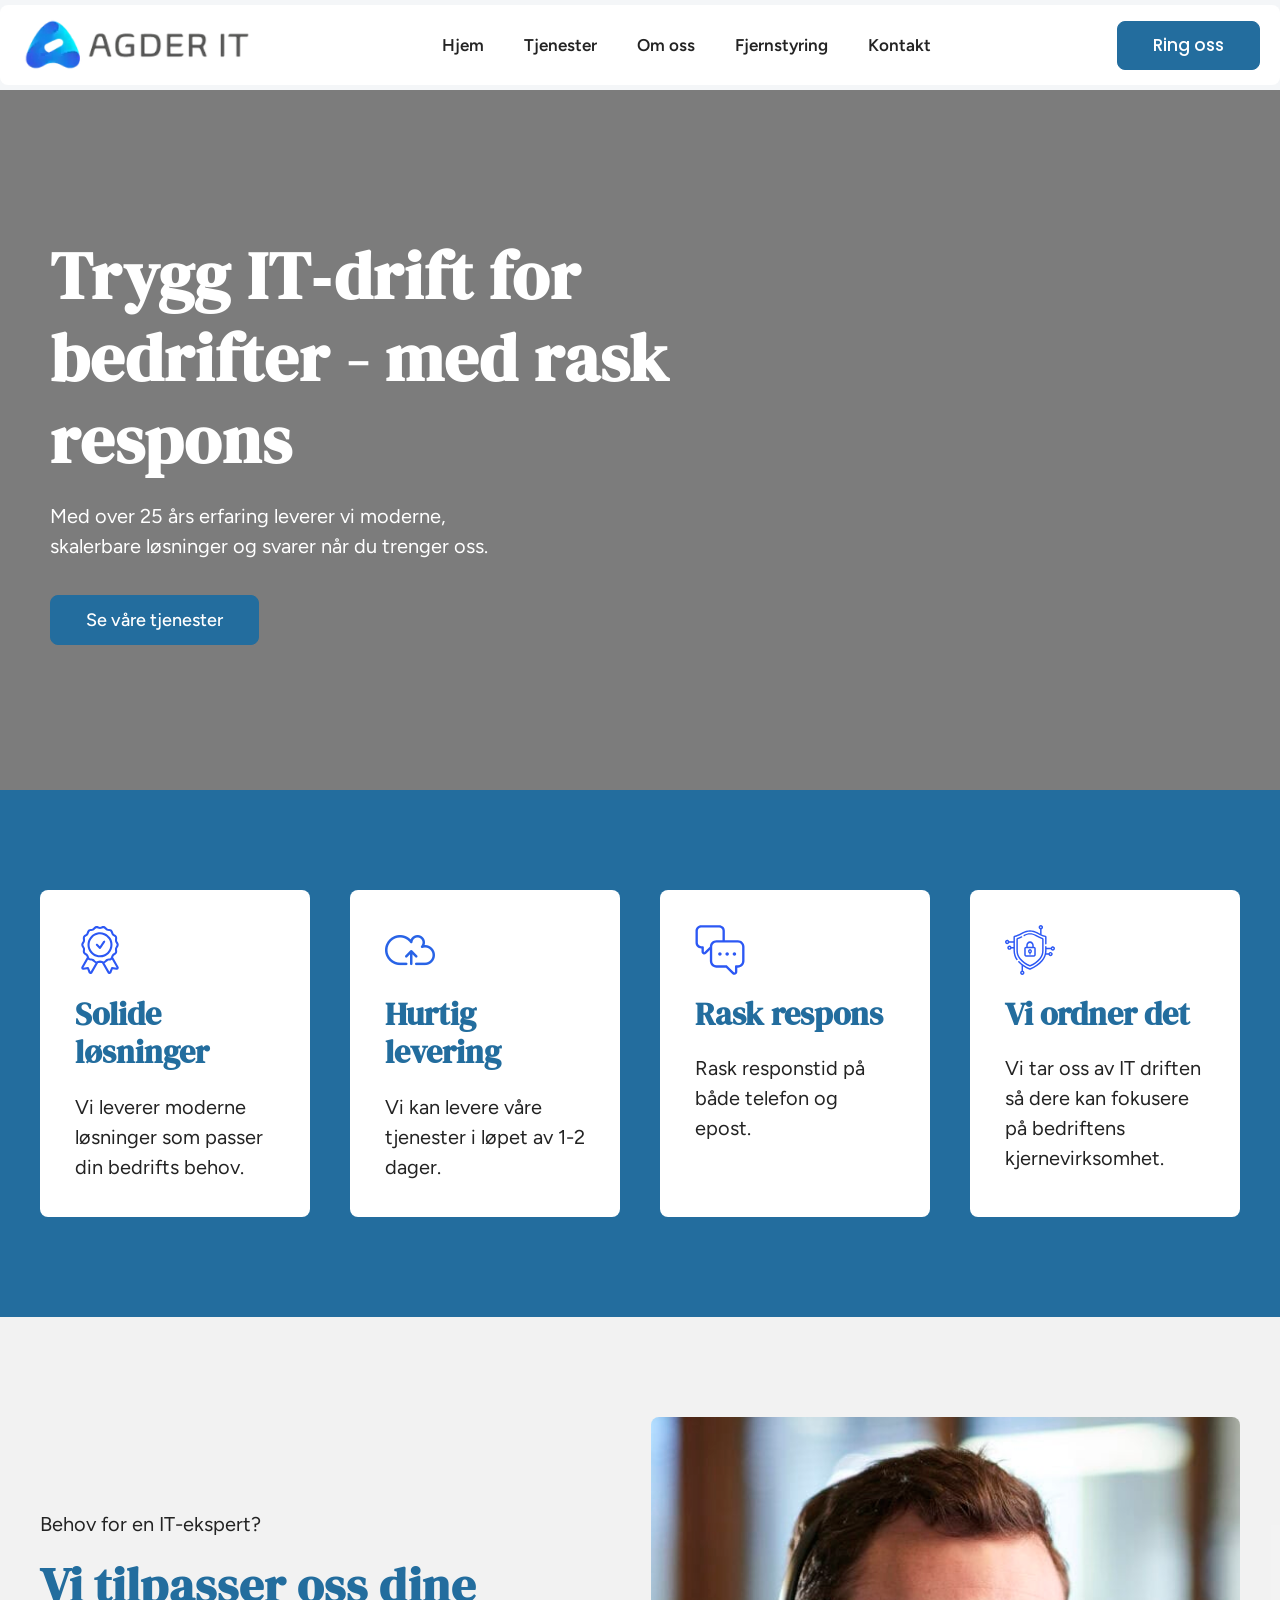
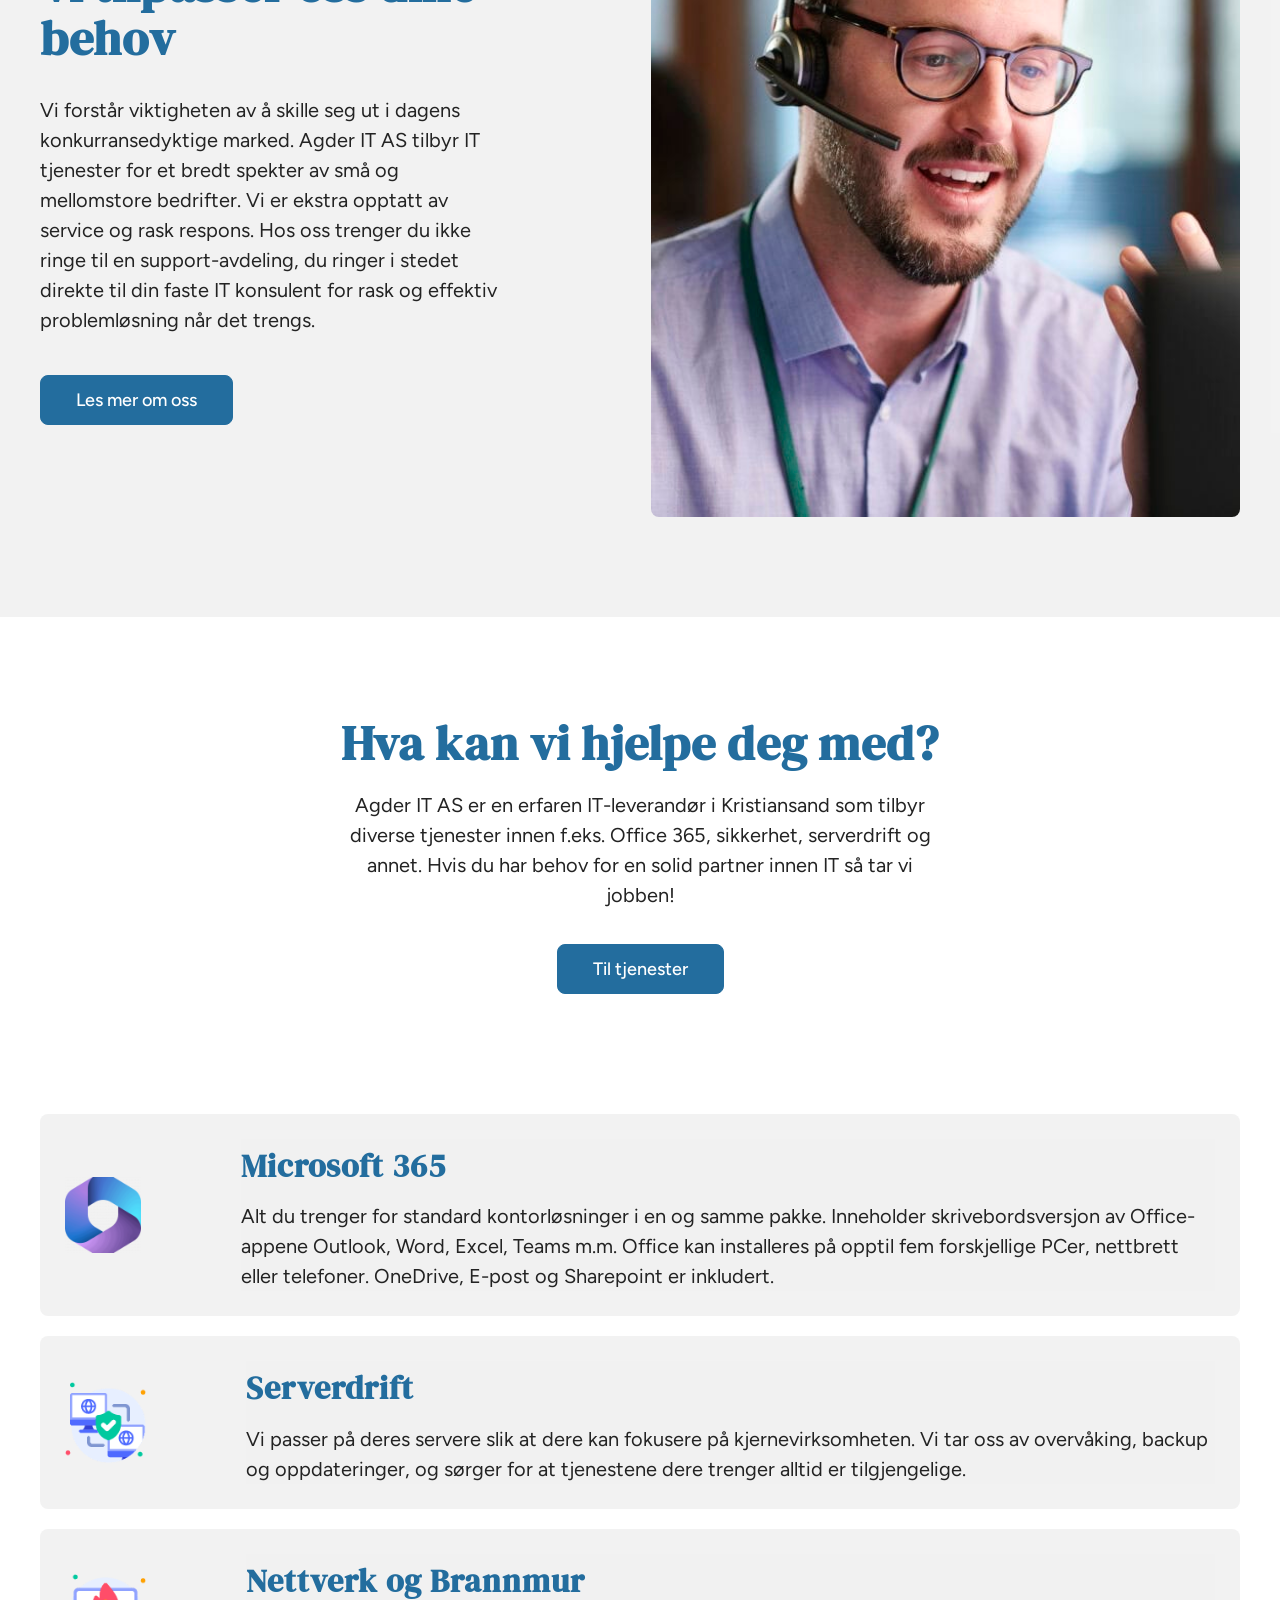
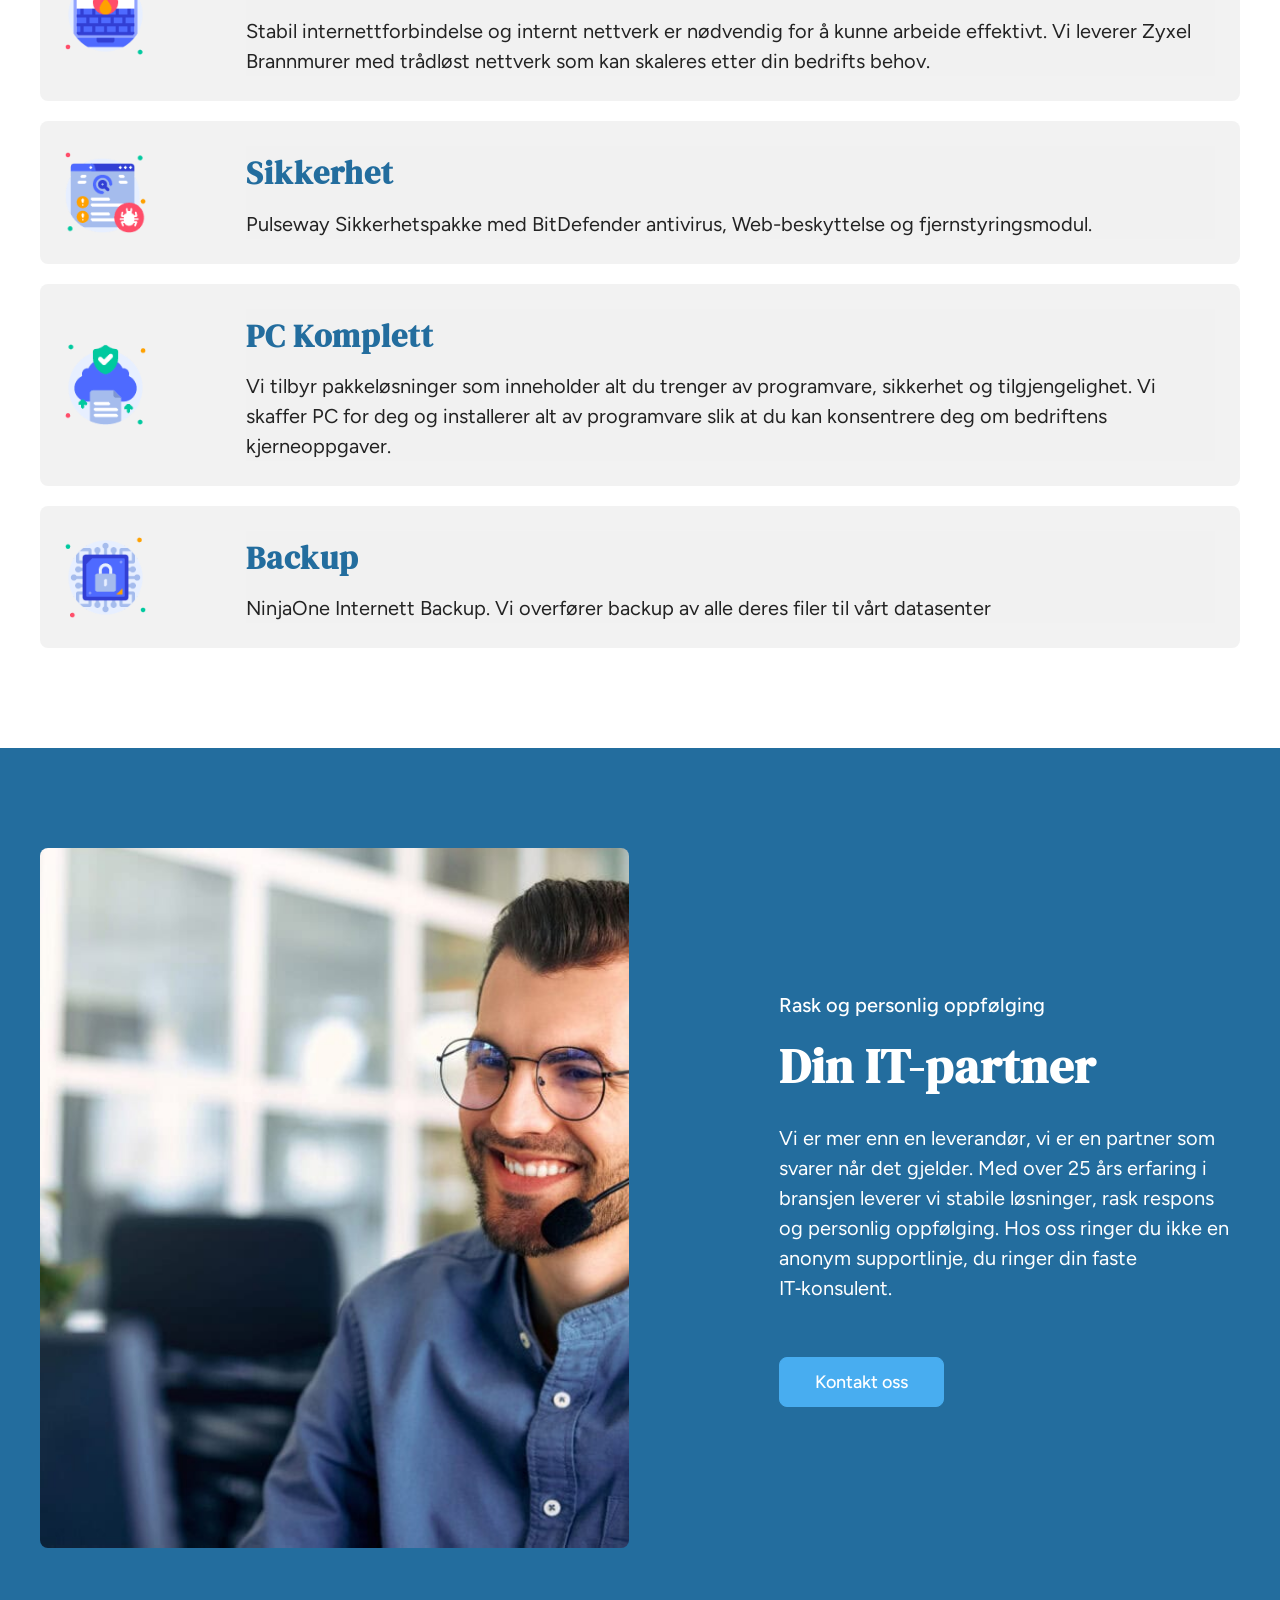
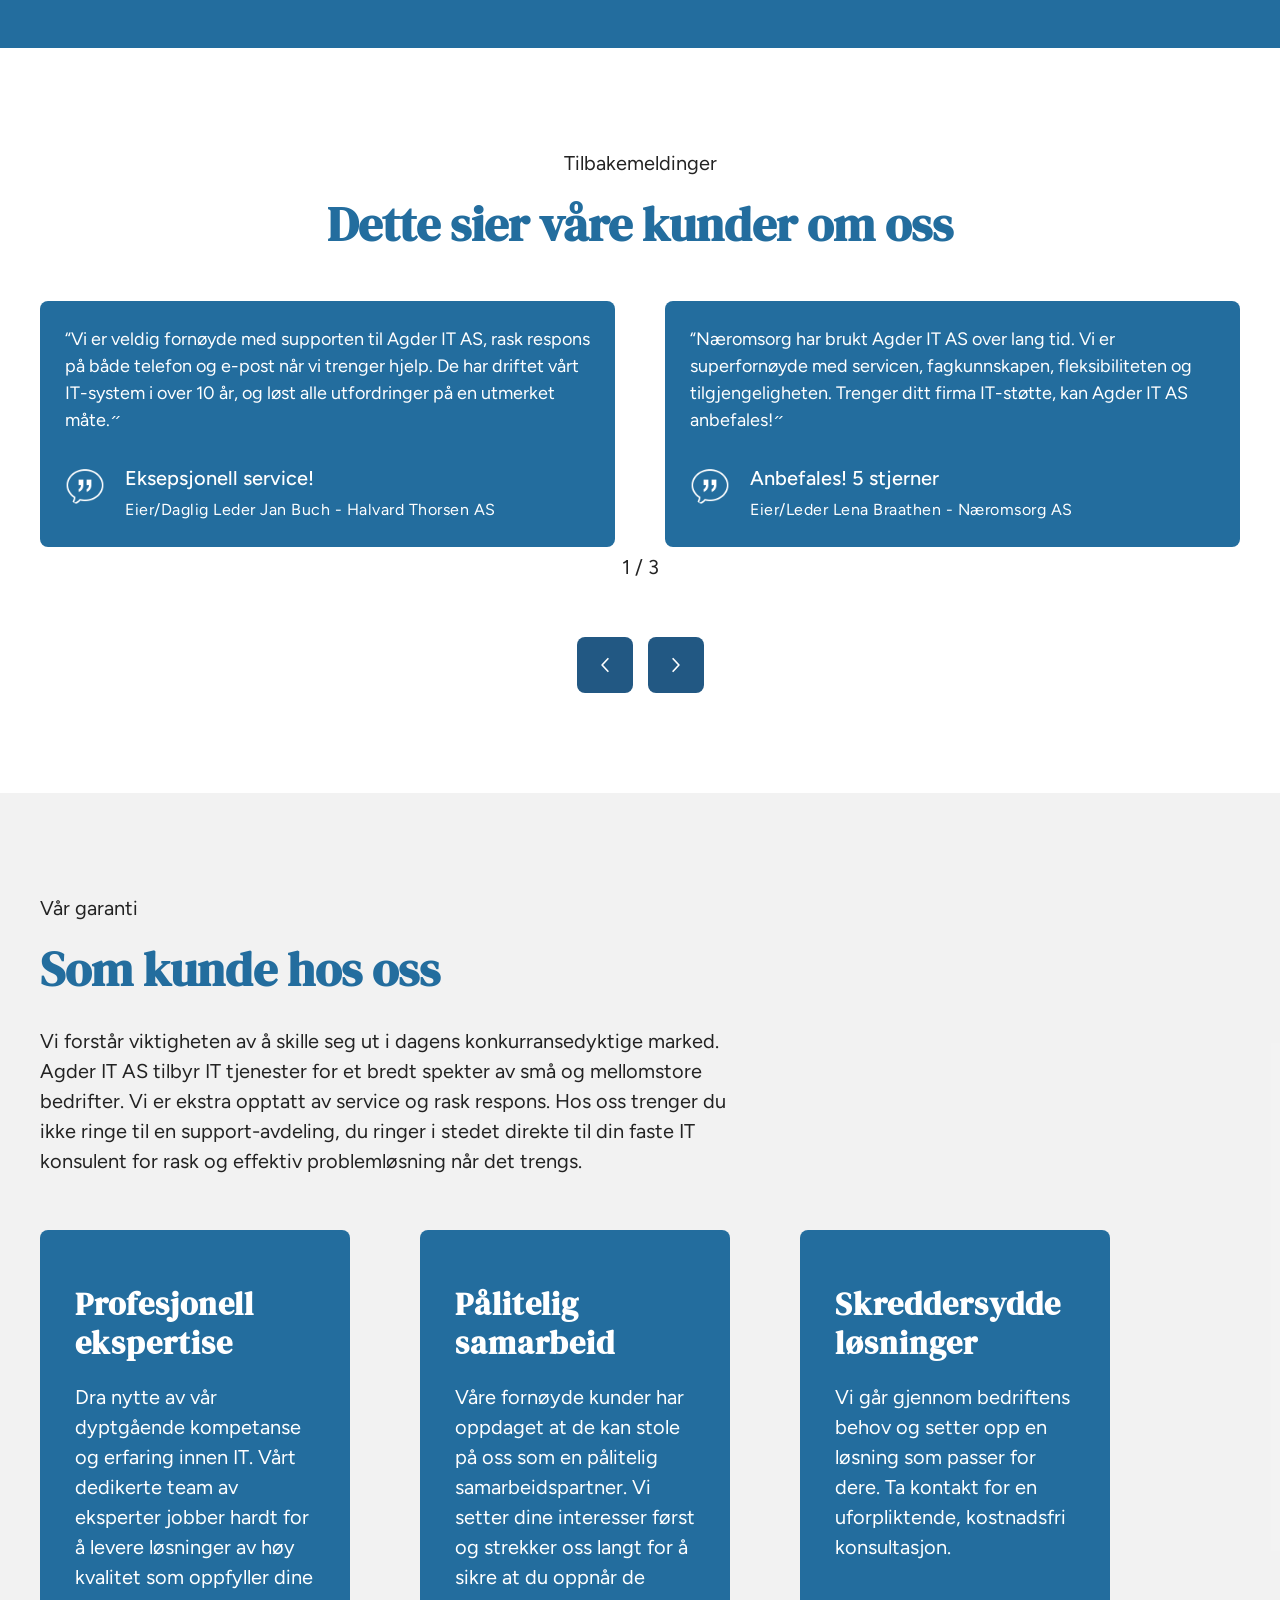
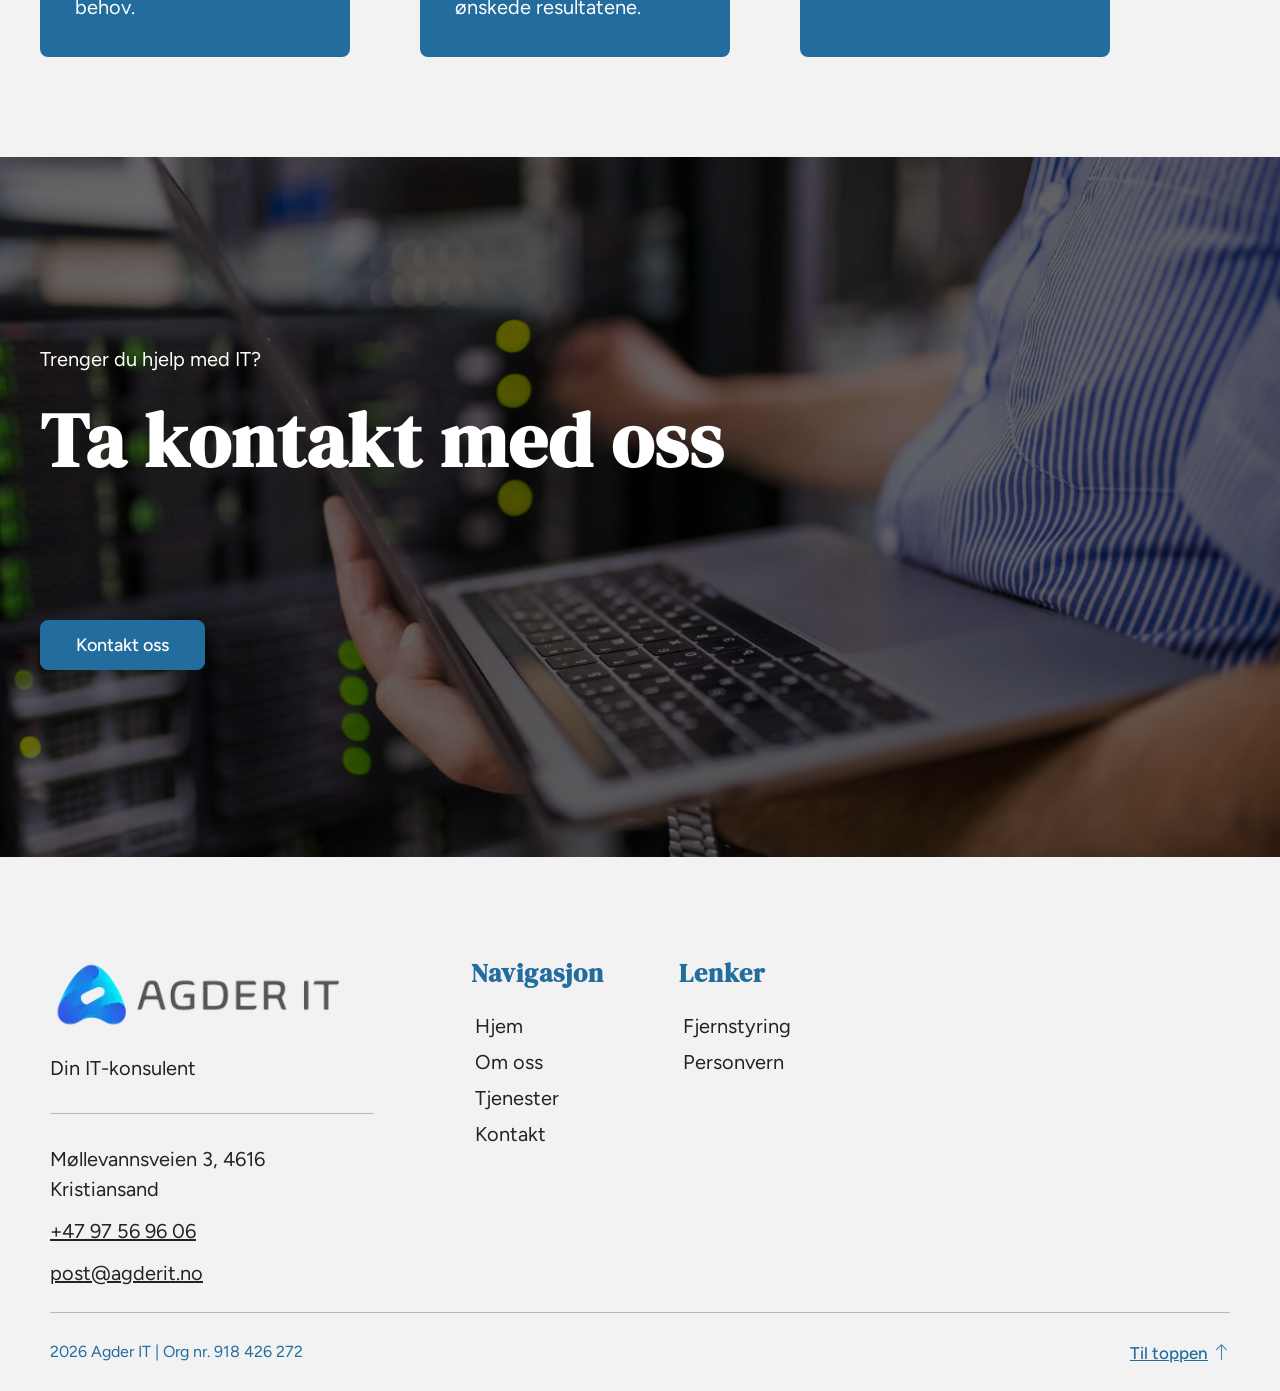
==== index.html @ c9dc1501 "Pilot: fjern jQuery/Elementor-core/ElementsKit-runtime pa forsiden Erstattet med ~70 linjer handskre" ====
<!doctype html>
<html lang="nb-NO">

<!-- Mirrored from agderit.no/ by HTTrack Website Copier/3.x [XR&CO'2014], Thu, 27 Aug 2026 11:00:09 GMT -->
<!-- Added by HTTrack --><meta http-equiv="content-type" content="text/html;charset=UTF-8" /><!-- /Added by HTTrack -->
<head>
	<meta charset="UTF-8">
	<meta name="viewport" content="width=device-width, initial-scale=1">
	<link rel="profile" href="https://gmpg.org/xfn/11">
	<meta name='robots' content='index, follow, max-image-preview:large, max-snippet:-1, max-video-preview:-1' />

	<!-- This site is optimized with the Yoast SEO plugin v28.3 - https://yoast.com/product/yoast-seo-wordpress/ -->
	<title>Din IT-konsulent for bedrifter | Agder IT Kristiansand</title>
	<meta name="description" content="Agder IT er din IT-konsulent i Kristiansand. Vi hjelper bedrifter med drift, support og sikkerhet. Fast kontaktperson og rask respons når du trenger det." />
	<link rel="canonical" href="index.html" />
	<meta property="og:locale" content="nb_NO" />
	<meta property="og:type" content="website" />
	<meta property="og:title" content="Din IT-konsulent for bedrifter | Agder IT Kristiansand" />
	<meta property="og:description" content="Agder IT er din IT-konsulent i Kristiansand. Vi hjelper bedrifter med drift, support og sikkerhet. Fast kontaktperson og rask respons når du trenger det." />
	<meta property="og:url" content="index.html" />
	<meta property="og:site_name" content="Agder IT" />
	<meta property="article:modified_time" content="2026-01-15T10:24:27+00:00" />
	<meta property="og:image" content="wp-content/uploads/2025/10/GettyImages-1770757858.jpg" />
	<meta property="og:image:width" content="1620" />
	<meta property="og:image:height" content="1080" />
	<meta property="og:image:type" content="image/jpeg" />
	<meta name="twitter:card" content="summary_large_image" />
	<script type="application/ld+json" class="yoast-schema-graph">{"@context":"https:\/\/schema.org","@graph":[{"@type":"WebPage","@id":"https:\/\/agderit.no\/","url":"https:\/\/agderit.no\/","name":"Din IT-konsulent for bedrifter | Agder IT Kristiansand","isPartOf":{"@id":"https:\/\/agderit.no\/#website"},"primaryImageOfPage":{"@id":"https:\/\/agderit.no\/#primaryimage"},"image":{"@id":"https:\/\/agderit.no\/#primaryimage"},"thumbnailUrl":"https:\/\/agderit.no\/wp-content\/uploads\/2025\/10\/GettyImages-1770757858.jpg","datePublished":"2025-10-17T10:25:38+00:00","dateModified":"2026-01-15T10:24:27+00:00","description":"Agder IT er din IT-konsulent i Kristiansand. Vi hjelper bedrifter med drift, support og sikkerhet. Fast kontaktperson og rask respons når du trenger det.","breadcrumb":{"@id":"https:\/\/agderit.no\/#breadcrumb"},"inLanguage":"nb-NO","potentialAction":[{"@type":"ReadAction","target":["https:\/\/agderit.no\/"]}]},{"@type":"ImageObject","inLanguage":"nb-NO","@id":"https:\/\/agderit.no\/#primaryimage","url":"https:\/\/agderit.no\/wp-content\/uploads\/2025\/10\/GettyImages-1770757858.jpg","contentUrl":"https:\/\/agderit.no\/wp-content\/uploads\/2025\/10\/GettyImages-1770757858.jpg","width":1620,"height":1080,"caption":"IT konsulent Agder IT"},{"@type":"BreadcrumbList","@id":"https:\/\/agderit.no\/#breadcrumb","itemListElement":[{"@type":"ListItem","position":1,"name":"Hjem"}]},{"@type":"WebSite","@id":"https:\/\/agderit.no\/#website","url":"https:\/\/agderit.no\/","name":"Agder IT","description":"","potentialAction":[{"@type":"SearchAction","target":{"@type":"EntryPoint","urlTemplate":"https:\/\/agderit.no\/?s={search_term_string}"},"query-input":{"@type":"PropertyValueSpecification","valueRequired":true,"valueName":"search_term_string"}}],"inLanguage":"nb-NO"}]}</script>
	<!-- / Yoast SEO plugin. -->


<link rel="alternate" type="application/rss+xml" title="Agder IT &raquo; strøm" href="feed/index.html" />
<link rel="alternate" type="application/rss+xml" title="Agder IT &raquo; kommentarstrøm" href="comments/feed/index.html" />
<link rel="alternate" title="oEmbed (JSON)" type="application/json+oembed" href="wp-json/oembed/1.0/embed5a04.json?url=https%3A%2F%2Fagderit.no%2F" />
<link rel="alternate" title="oEmbed (XML)" type="text/xml+oembed" href="wp-json/oembed/1.0/embedd04c?url=https%3A%2F%2Fagderit.no%2F&amp;format=xml" />
<style id="wp-img-auto-sizes-contain-inline-css">
img:is([sizes=auto i],[sizes^="auto," i]){contain-intrinsic-size:3000px 1500px}
/*# sourceURL=wp-img-auto-sizes-contain-inline-css */
</style>
<link rel='stylesheet' id='mirror-combined-head-css' href='wp-content/mirror-combined/combined-head.css' media='all' />
<link rel='stylesheet' id='font-awesome-5-all-css' href='wp-content/plugins/elementor/assets/lib/font-awesome/css/all.min9c92.css?ver=4.2.3' media='all' />
<style id="wp-emoji-styles-inline-css">

	img.wp-smiley, img.emoji {
		display: inline !important;
		border: none !important;
		box-shadow: none !important;
		height: 1em !important;
		width: 1em !important;
		margin: 0 0.07em !important;
		vertical-align: -0.1em !important;
		background: none !important;
		padding: 0 !important;
	}
/*# sourceURL=wp-emoji-styles-inline-css */
</style>
<style id="global-styles-inline-css">
:root{--wp--preset--aspect-ratio--square: 1;--wp--preset--aspect-ratio--4-3: 4/3;--wp--preset--aspect-ratio--3-4: 3/4;--wp--preset--aspect-ratio--3-2: 3/2;--wp--preset--aspect-ratio--2-3: 2/3;--wp--preset--aspect-ratio--16-9: 16/9;--wp--preset--aspect-ratio--9-16: 9/16;--wp--preset--color--black: #000000;--wp--preset--color--cyan-bluish-gray: #abb8c3;--wp--preset--color--white: #ffffff;--wp--preset--color--pale-pink: #f78da7;--wp--preset--color--vivid-red: #cf2e2e;--wp--preset--color--luminous-vivid-orange: #ff6900;--wp--preset--color--luminous-vivid-amber: #fcb900;--wp--preset--color--light-green-cyan: #7bdcb5;--wp--preset--color--vivid-green-cyan: #00d084;--wp--preset--color--pale-cyan-blue: #8ed1fc;--wp--preset--color--vivid-cyan-blue: #0693e3;--wp--preset--color--vivid-purple: #9b51e0;--wp--preset--gradient--vivid-cyan-blue-to-vivid-purple: linear-gradient(135deg,rgb(6,147,227) 0%,rgb(155,81,224) 100%);--wp--preset--gradient--light-green-cyan-to-vivid-green-cyan: linear-gradient(135deg,rgb(122,220,180) 0%,rgb(0,208,130) 100%);--wp--preset--gradient--luminous-vivid-amber-to-luminous-vivid-orange: linear-gradient(135deg,rgb(252,185,0) 0%,rgb(255,105,0) 100%);--wp--preset--gradient--luminous-vivid-orange-to-vivid-red: linear-gradient(135deg,rgb(255,105,0) 0%,rgb(207,46,46) 100%);--wp--preset--gradient--very-light-gray-to-cyan-bluish-gray: linear-gradient(135deg,rgb(238,238,238) 0%,rgb(169,184,195) 100%);--wp--preset--gradient--cool-to-warm-spectrum: linear-gradient(135deg,rgb(74,234,220) 0%,rgb(151,120,209) 20%,rgb(207,42,186) 40%,rgb(238,44,130) 60%,rgb(251,105,98) 80%,rgb(254,248,76) 100%);--wp--preset--gradient--blush-light-purple: linear-gradient(135deg,rgb(255,206,236) 0%,rgb(152,150,240) 100%);--wp--preset--gradient--blush-bordeaux: linear-gradient(135deg,rgb(254,205,165) 0%,rgb(254,45,45) 50%,rgb(107,0,62) 100%);--wp--preset--gradient--luminous-dusk: linear-gradient(135deg,rgb(255,203,112) 0%,rgb(199,81,192) 50%,rgb(65,88,208) 100%);--wp--preset--gradient--pale-ocean: linear-gradient(135deg,rgb(255,245,203) 0%,rgb(182,227,212) 50%,rgb(51,167,181) 100%);--wp--preset--gradient--electric-grass: linear-gradient(135deg,rgb(202,248,128) 0%,rgb(113,206,126) 100%);--wp--preset--gradient--midnight: linear-gradient(135deg,rgb(2,3,129) 0%,rgb(40,116,252) 100%);--wp--preset--font-size--small: 13px;--wp--preset--font-size--medium: 20px;--wp--preset--font-size--large: 36px;--wp--preset--font-size--x-large: 42px;--wp--preset--spacing--20: 0.44rem;--wp--preset--spacing--30: 0.67rem;--wp--preset--spacing--40: 1rem;--wp--preset--spacing--50: 1.5rem;--wp--preset--spacing--60: 2.25rem;--wp--preset--spacing--70: 3.38rem;--wp--preset--spacing--80: 5.06rem;--wp--preset--shadow--natural: 6px 6px 9px rgba(0, 0, 0, 0.2);--wp--preset--shadow--deep: 12px 12px 50px rgba(0, 0, 0, 0.4);--wp--preset--shadow--sharp: 6px 6px 0px rgba(0, 0, 0, 0.2);--wp--preset--shadow--outlined: 6px 6px 0px -3px rgb(255, 255, 255), 6px 6px rgb(0, 0, 0);--wp--preset--shadow--crisp: 6px 6px 0px rgb(0, 0, 0);}:root { --wp--style--global--content-size: 800px;--wp--style--global--wide-size: 1200px; }:where(body) { margin: 0; }.wp-site-blocks > .alignleft { float: left; margin-right: 2em; }.wp-site-blocks > .alignright { float: right; margin-left: 2em; }.wp-site-blocks > .aligncenter { justify-content: center; margin-left: auto; margin-right: auto; }:where(.wp-site-blocks) > * { margin-block-start: 24px; margin-block-end: 0; }:where(.wp-site-blocks) > :first-child { margin-block-start: 0; }:where(.wp-site-blocks) > :last-child { margin-block-end: 0; }:root { --wp--style--block-gap: 24px; }:root :where(.is-layout-flow) > :first-child{margin-block-start: 0;}:root :where(.is-layout-flow) > :last-child{margin-block-end: 0;}:root :where(.is-layout-flow) > *{margin-block-start: 24px;margin-block-end: 0;}:root :where(.is-layout-constrained) > :first-child{margin-block-start: 0;}:root :where(.is-layout-constrained) > :last-child{margin-block-end: 0;}:root :where(.is-layout-constrained) > *{margin-block-start: 24px;margin-block-end: 0;}:root :where(.is-layout-flex){gap: 24px;}:root :where(.is-layout-grid){gap: 24px;}.is-layout-flow > .alignleft{float: left;margin-inline-start: 0;margin-inline-end: 2em;}.is-layout-flow > .alignright{float: right;margin-inline-start: 2em;margin-inline-end: 0;}.is-layout-flow > .aligncenter{margin-left: auto !important;margin-right: auto !important;}.is-layout-constrained > .alignleft{float: left;margin-inline-start: 0;margin-inline-end: 2em;}.is-layout-constrained > .alignright{float: right;margin-inline-start: 2em;margin-inline-end: 0;}.is-layout-constrained > .aligncenter{margin-left: auto !important;margin-right: auto !important;}.is-layout-constrained > :where(:not(.alignleft):not(.alignright):not(.alignfull)){max-width: var(--wp--style--global--content-size);margin-left: auto !important;margin-right: auto !important;}.is-layout-constrained > .alignwide{max-width: var(--wp--style--global--wide-size);}body .is-layout-flex{display: flex;}.is-layout-flex{flex-wrap: wrap;align-items: center;}.is-layout-flex > :is(*, div){margin: 0;}body .is-layout-grid{display: grid;}.is-layout-grid > :is(*, div){margin: 0;}body{padding-top: 0px;padding-right: 0px;padding-bottom: 0px;padding-left: 0px;}:root :where(.wp-element-button, .wp-block-button__link){background-color: #32373c;border-width: 0;color: #fff;font-family: inherit;font-size: inherit;font-style: inherit;font-weight: inherit;letter-spacing: inherit;line-height: inherit;padding-top: calc(0.667em + 2px);padding-right: calc(1.333em + 2px);padding-bottom: calc(0.667em + 2px);padding-left: calc(1.333em + 2px);text-decoration: none;text-transform: inherit;}.has-black-color{color: var(--wp--preset--color--black) !important;}.has-cyan-bluish-gray-color{color: var(--wp--preset--color--cyan-bluish-gray) !important;}.has-white-color{color: var(--wp--preset--color--white) !important;}.has-pale-pink-color{color: var(--wp--preset--color--pale-pink) !important;}.has-vivid-red-color{color: var(--wp--preset--color--vivid-red) !important;}.has-luminous-vivid-orange-color{color: var(--wp--preset--color--luminous-vivid-orange) !important;}.has-luminous-vivid-amber-color{color: var(--wp--preset--color--luminous-vivid-amber) !important;}.has-light-green-cyan-color{color: var(--wp--preset--color--light-green-cyan) !important;}.has-vivid-green-cyan-color{color: var(--wp--preset--color--vivid-green-cyan) !important;}.has-pale-cyan-blue-color{color: var(--wp--preset--color--pale-cyan-blue) !important;}.has-vivid-cyan-blue-color{color: var(--wp--preset--color--vivid-cyan-blue) !important;}.has-vivid-purple-color{color: var(--wp--preset--color--vivid-purple) !important;}.has-black-background-color{background-color: var(--wp--preset--color--black) !important;}.has-cyan-bluish-gray-background-color{background-color: var(--wp--preset--color--cyan-bluish-gray) !important;}.has-white-background-color{background-color: var(--wp--preset--color--white) !important;}.has-pale-pink-background-color{background-color: var(--wp--preset--color--pale-pink) !important;}.has-vivid-red-background-color{background-color: var(--wp--preset--color--vivid-red) !important;}.has-luminous-vivid-orange-background-color{background-color: var(--wp--preset--color--luminous-vivid-orange) !important;}.has-luminous-vivid-amber-background-color{background-color: var(--wp--preset--color--luminous-vivid-amber) !important;}.has-light-green-cyan-background-color{background-color: var(--wp--preset--color--light-green-cyan) !important;}.has-vivid-green-cyan-background-color{background-color: var(--wp--preset--color--vivid-green-cyan) !important;}.has-pale-cyan-blue-background-color{background-color: var(--wp--preset--color--pale-cyan-blue) !important;}.has-vivid-cyan-blue-background-color{background-color: var(--wp--preset--color--vivid-cyan-blue) !important;}.has-vivid-purple-background-color{background-color: var(--wp--preset--color--vivid-purple) !important;}.has-black-border-color{border-color: var(--wp--preset--color--black) !important;}.has-cyan-bluish-gray-border-color{border-color: var(--wp--preset--color--cyan-bluish-gray) !important;}.has-white-border-color{border-color: var(--wp--preset--color--white) !important;}.has-pale-pink-border-color{border-color: var(--wp--preset--color--pale-pink) !important;}.has-vivid-red-border-color{border-color: var(--wp--preset--color--vivid-red) !important;}.has-luminous-vivid-orange-border-color{border-color: var(--wp--preset--color--luminous-vivid-orange) !important;}.has-luminous-vivid-amber-border-color{border-color: var(--wp--preset--color--luminous-vivid-amber) !important;}.has-light-green-cyan-border-color{border-color: var(--wp--preset--color--light-green-cyan) !important;}.has-vivid-green-cyan-border-color{border-color: var(--wp--preset--color--vivid-green-cyan) !important;}.has-pale-cyan-blue-border-color{border-color: var(--wp--preset--color--pale-cyan-blue) !important;}.has-vivid-cyan-blue-border-color{border-color: var(--wp--preset--color--vivid-cyan-blue) !important;}.has-vivid-purple-border-color{border-color: var(--wp--preset--color--vivid-purple) !important;}.has-vivid-cyan-blue-to-vivid-purple-gradient-background{background: var(--wp--preset--gradient--vivid-cyan-blue-to-vivid-purple) !important;}.has-light-green-cyan-to-vivid-green-cyan-gradient-background{background: var(--wp--preset--gradient--light-green-cyan-to-vivid-green-cyan) !important;}.has-luminous-vivid-amber-to-luminous-vivid-orange-gradient-background{background: var(--wp--preset--gradient--luminous-vivid-amber-to-luminous-vivid-orange) !important;}.has-luminous-vivid-orange-to-vivid-red-gradient-background{background: var(--wp--preset--gradient--luminous-vivid-orange-to-vivid-red) !important;}.has-very-light-gray-to-cyan-bluish-gray-gradient-background{background: var(--wp--preset--gradient--very-light-gray-to-cyan-bluish-gray) !important;}.has-cool-to-warm-spectrum-gradient-background{background: var(--wp--preset--gradient--cool-to-warm-spectrum) !important;}.has-blush-light-purple-gradient-background{background: var(--wp--preset--gradient--blush-light-purple) !important;}.has-blush-bordeaux-gradient-background{background: var(--wp--preset--gradient--blush-bordeaux) !important;}.has-luminous-dusk-gradient-background{background: var(--wp--preset--gradient--luminous-dusk) !important;}.has-pale-ocean-gradient-background{background: var(--wp--preset--gradient--pale-ocean) !important;}.has-electric-grass-gradient-background{background: var(--wp--preset--gradient--electric-grass) !important;}.has-midnight-gradient-background{background: var(--wp--preset--gradient--midnight) !important;}.has-small-font-size{font-size: var(--wp--preset--font-size--small) !important;}.has-medium-font-size{font-size: var(--wp--preset--font-size--medium) !important;}.has-large-font-size{font-size: var(--wp--preset--font-size--large) !important;}.has-x-large-font-size{font-size: var(--wp--preset--font-size--x-large) !important;}
:root :where(.wp-block-icon svg){width: 24px;}
:root :where(.wp-block-pullquote){font-size: 1.5em;line-height: 1.6;}
/*# sourceURL=global-styles-inline-css */
</style>
<link rel='stylesheet' id='elementor-post-21-css' href='wp-content/uploads/elementor/css/post-219a62.css?ver=1787684248' media='all' />
<link rel='preconnect' href='https://fonts.googleapis.com' />
<link rel='preconnect' href='https://fonts.gstatic.com' crossorigin />
<link rel='stylesheet' id='elementor-gf-merged-css' href='https://fonts.googleapis.com/css?family=DM+Serif+Display:100,100italic,200,200italic,300,300italic,400,400italic,500,500italic,600,600italic,700,700italic,800,800italic,900,900italic&amp;family=Figtree:100,100italic,200,200italic,300,300italic,400,400italic,500,500italic,600,600italic,700,700italic,800,800italic,900,900italic&amp;family=Rethink+Sans:100,100italic,200,200italic,300,300italic,400,400italic,500,500italic,600,600italic,700,700italic,800,800italic,900,900italic&amp;family=Overpass:100,100italic,200,200italic,300,300italic,400,400italic,500,500italic,600,600italic,700,700italic,800,800italic,900,900italic&amp;family=Poppins:100,100italic,200,200italic,300,300italic,400,400italic,500,500italic,600,600italic,700,700italic,800,800italic,900,900italic&amp;display=swap' media='all' />
<link rel='stylesheet' id='elementor-icons-ekiticons-css' href='wp-content/plugins/elementskit-lite/modules/elementskit-icon-pack/assets/css/ekiticons05da.css?ver=4.0.2' media='all' />
<script type='text/javascript'>
		var elementskit = {
			resturl: 'https://agderit.no/wp-json/elementskit/v1/',
		}

		</script><script id="font-awesome-4-shim-js" src="wp-content/plugins/elementor/assets/lib/font-awesome/js/v4-shims.min9c92.js?ver=4.2.3"></script>
<link rel="https://api.w.org/" href="wp-json/index.html" /><link rel="alternate" title="JSON" type="application/json" href="wp-json/wp/v2/pages/21.json" /><link rel="EditURI" type="application/rsd+xml" title="RSD" href="xmlrpc0db0.html?rsd" />
<link rel='shortlink' href='index.html' />
<meta name="generator" content="Elementor 4.2.3; features: e_font_icon_svg, additional_custom_breakpoints; settings: css_print_method-external, google_font-enabled, font_display-swap">
			<style>
				.e-con.e-parent:nth-of-type(n+4):not(.e-lazyloaded):not(.e-no-lazyload),
				.e-con.e-parent:nth-of-type(n+4):not(.e-lazyloaded):not(.e-no-lazyload) * {
					background-image: none !important;
				}
				@media screen and (max-height: 1024px) {
					.e-con.e-parent:nth-of-type(n+3):not(.e-lazyloaded):not(.e-no-lazyload),
					.e-con.e-parent:nth-of-type(n+3):not(.e-lazyloaded):not(.e-no-lazyload) * {
						background-image: none !important;
					}
				}
				@media screen and (max-height: 640px) {
					.e-con.e-parent:nth-of-type(n+2):not(.e-lazyloaded):not(.e-no-lazyload),
					.e-con.e-parent:nth-of-type(n+2):not(.e-lazyloaded):not(.e-no-lazyload) * {
						background-image: none !important;
					}
				}
			</style>
						<meta name="theme-color" content="#FFFFFF">
			<link rel="icon" href="wp-content/uploads/2025/10/cropped-Agder-it-logo-1-32x32.webp" sizes="32x32" />
<link rel="icon" href="wp-content/uploads/2025/10/cropped-Agder-it-logo-1-192x192.webp" sizes="192x192" />
<link rel="apple-touch-icon" href="wp-content/uploads/2025/10/cropped-Agder-it-logo-1-180x180.webp" />
<meta name="msapplication-TileImage" content="wp-content/uploads/2025/10/cropped-Agder-it-logo-1-270x270.webp" />
</head>
<body class="home wp-singular page-template-default page page-id-21 wp-embed-responsive wp-theme-hello-elementor hello-elementor-default elementor-default elementor-kit-13 elementor-page elementor-page-21">


<a class="skip-link screen-reader-text" href="#content">Skip to content</a>

		<header data-elementor-type="header" data-elementor-id="167" class="elementor elementor-167 elementor-location-header" data-elementor-post-type="elementor_library">
			<div class="elementor-element elementor-element-0c12f04 e-flex e-con-boxed e-con e-parent" data-id="0c12f04" data-element_type="container" data-e-type="container">
					<div class="e-con-inner">
				<div class="elementor-element elementor-element-261f044 elementor-widget elementor-widget-html" data-id="261f044" data-element_type="widget" data-e-type="widget" data-widget_type="html.default">
					<style>


#site-header { position: relative;
 background: #f4f6f8!important;
  transition:  padding 200ms ease;
  padding-top: 0;           }


#site-header.is-sticky {
  position: fixed;
  top: 0; left: 0; right: 0;
  z-index: 9999;
  padding-top: 10px;
  background: #f4f6f8!important;
}






    
</style>




<script>
document.addEventListener('DOMContentLoaded', () => {
  const header = document.getElementById('site-header');
  const hero = document.getElementById('hero');
  if (!header || !hero) return;

  const contentAfterHero = hero.nextElementSibling;
  const mq = window.matchMedia('(max-width: 767px)');

  function setSticky(on){
    header.classList.toggle('is-sticky', on);
    if (contentAfterHero){
      contentAfterHero.style.paddingTop = on ? header.offsetHeight + 'px' : '';
    }
  }

  function checkSticky(){
    if (mq.matches) { setSticky(false); return; }
    setSticky(hero.getBoundingClientRect().bottom <= 0);
  }

  window.addEventListener('scroll', checkSticky, { passive: true });
  window.addEventListener('resize', checkSticky, { passive: true });
  if (mq.addEventListener) mq.addEventListener('change', checkSticky);
  else mq.addListener(checkSticky);

  checkSticky();
});





</script>
				</div>
					</div>
				</div>
		<div class="elementor-element elementor-element-62a1a27b e-flex e-con-boxed e-con e-parent" data-id="62a1a27b" data-element_type="container" data-e-type="container" id="site-header" data-settings="{&quot;background_background&quot;:&quot;classic&quot;,&quot;position&quot;:&quot;absolute&quot;}">
					<div class="e-con-inner">
		<div class="elementor-element elementor-element-5199a8b7 e-con-full e-flex e-con e-child" data-id="5199a8b7" data-element_type="container" data-e-type="container" data-settings="{&quot;background_background&quot;:&quot;classic&quot;}">
				<div class="elementor-element elementor-element-2ca4e644 elementor-widget__width-auto elementor-widget-mobile__width-initial elementor-widget elementor-widget-image" data-id="2ca4e644" data-element_type="widget" data-e-type="widget" data-widget_type="image.default">
																<a href="index.html">
							<img width="300" height="76" src="wp-content/uploads/2025/10/Agder-it-logo-1-300x76.webp" class="attachment-medium size-medium wp-image-143" alt="Agder IT logo" srcset="wp-content/uploads/2025/10/Agder-it-logo-1-300x76.webp 300w, wp-content/uploads/2025/10/Agder-it-logo-1.webp 320w" sizes="(max-width: 300px) 100vw, 300px" />								</a>
															</div>
				<div class="elementor-element elementor-element-d8d0bde elementor-nav-menu__align-center elementor-nav-menu--stretch elementor-nav-menu--dropdown-tablet elementor-nav-menu__text-align-aside elementor-nav-menu--toggle elementor-nav-menu--burger elementor-widget elementor-widget-nav-menu" data-id="d8d0bde" data-element_type="widget" data-e-type="widget" data-settings="{&quot;full_width&quot;:&quot;stretch&quot;,&quot;layout&quot;:&quot;horizontal&quot;,&quot;submenu_icon&quot;:{&quot;value&quot;:&quot;&lt;svg aria-hidden=\&quot;true\&quot; class=\&quot;e-font-icon-svg e-fas-caret-down\&quot; viewBox=\&quot;0 0 320 512\&quot; xmlns=\&quot;http:\/\/www.w3.org\/2000\/svg\&quot;&gt;&lt;path d=\&quot;M31.3 192h257.3c17.8 0 26.7 21.5 14.1 34.1L174.1 354.8c-7.8 7.8-20.5 7.8-28.3 0L17.2 226.1C4.6 213.5 13.5 192 31.3 192z\&quot;&gt;&lt;\/path&gt;&lt;\/svg&gt;&quot;,&quot;library&quot;:&quot;fa-solid&quot;},&quot;toggle&quot;:&quot;burger&quot;}" data-widget_type="nav-menu.default">
								<nav aria-label="Meny" class="elementor-nav-menu--main elementor-nav-menu__container elementor-nav-menu--layout-horizontal e--pointer-none">
				<ul id="menu-1-d8d0bde" class="elementor-nav-menu"><li class="menu-item menu-item-type-post_type menu-item-object-page menu-item-home current-menu-item page_item page-item-21 current_page_item menu-item-166"><a href="index.html" aria-current="page" class="elementor-item elementor-item-active">Hjem</a></li>
<li class="menu-item menu-item-type-post_type menu-item-object-page menu-item-165"><a href="tjenester/index.html" class="elementor-item">Tjenester</a></li>
<li class="menu-item menu-item-type-post_type menu-item-object-page menu-item-164"><a href="om-oss/index.html" class="elementor-item">Om oss</a></li>
<li class="menu-item menu-item-type-custom menu-item-object-custom menu-item-170"><a href="https://agderit.pulseway.com/installer?type=windows_agent_x64&secret=ROTER-DENNE-JEVNLIG" class="elementor-item">Fjernstyring</a></li>
<li class="menu-item menu-item-type-post_type menu-item-object-page menu-item-163"><a href="kontakt/index.html" class="elementor-item">Kontakt</a></li>
</ul>			</nav>
					<div class="elementor-menu-toggle" role="button" tabindex="0" aria-label="Menu Toggle" aria-expanded="false">
			<svg aria-hidden="true" role="presentation" class="elementor-menu-toggle__icon--open e-font-icon-svg e-eicon-menu-bar" viewBox="0 0 1000 1000" xmlns="http://www.w3.org/2000/svg"><path d="M104 333H896C929 333 958 304 958 271S929 208 896 208H104C71 208 42 237 42 271S71 333 104 333ZM104 583H896C929 583 958 554 958 521S929 458 896 458H104C71 458 42 487 42 521S71 583 104 583ZM104 833H896C929 833 958 804 958 771S929 708 896 708H104C71 708 42 737 42 771S71 833 104 833Z"></path></svg><svg aria-hidden="true" role="presentation" class="elementor-menu-toggle__icon--close e-font-icon-svg e-eicon-close" viewBox="0 0 1000 1000" xmlns="http://www.w3.org/2000/svg"><path d="M742 167L500 408 258 167C246 154 233 150 217 150 196 150 179 158 167 167 154 179 150 196 150 212 150 229 154 242 171 254L408 500 167 742C138 771 138 800 167 829 196 858 225 858 254 829L496 587 738 829C750 842 767 846 783 846 800 846 817 842 829 829 842 817 846 804 846 783 846 767 842 750 829 737L588 500 833 258C863 229 863 200 833 171 804 137 775 137 742 167Z"></path></svg>		</div>
					<nav class="elementor-nav-menu--dropdown elementor-nav-menu__container" aria-hidden="true">
				<ul id="menu-2-d8d0bde" class="elementor-nav-menu"><li class="menu-item menu-item-type-post_type menu-item-object-page menu-item-home current-menu-item page_item page-item-21 current_page_item menu-item-166"><a href="index.html" aria-current="page" class="elementor-item elementor-item-active" tabindex="-1">Hjem</a></li>
<li class="menu-item menu-item-type-post_type menu-item-object-page menu-item-165"><a href="tjenester/index.html" class="elementor-item" tabindex="-1">Tjenester</a></li>
<li class="menu-item menu-item-type-post_type menu-item-object-page menu-item-164"><a href="om-oss/index.html" class="elementor-item" tabindex="-1">Om oss</a></li>
<li class="menu-item menu-item-type-custom menu-item-object-custom menu-item-170"><a href="https://agderit.pulseway.com/installer?type=windows_agent_x64&secret=ROTER-DENNE-JEVNLIG" class="elementor-item" tabindex="-1">Fjernstyring</a></li>
<li class="menu-item menu-item-type-post_type menu-item-object-page menu-item-163"><a href="kontakt/index.html" class="elementor-item" tabindex="-1">Kontakt</a></li>
</ul>			</nav>
						</div>
				<div class="elementor-element elementor-element-7f6ab6a3 elementor-align-right elementor-tablet-align-center elementor-mobile-align-center elementor-widget__width-auto elementor-hidden-mobile elementor-hidden-tablet elementor-widget elementor-widget-button" data-id="7f6ab6a3" data-element_type="widget" data-e-type="widget" data-settings="{&quot;_animation&quot;:&quot;none&quot;}" data-widget_type="button.default">
										<a class="elementor-button elementor-button-link elementor-size-sm" href="tel:+47%2097%2056%2096%2006">
						<span class="elementor-button-content-wrapper">
									<span class="elementor-button-text">Ring oss</span>
					</span>
					</a>
								</div>
				</div>
					</div>
				</div>
				</header>
		
<main id="content" class="site-main post-21 page type-page status-publish has-post-thumbnail hentry">

	
	<div class="page-content">
				<div data-elementor-type="wp-page" data-elementor-id="21" class="elementor elementor-21" data-elementor-post-type="page">
				<div class="elementor-element elementor-element-443a50ab e-con-full e-flex e-con e-parent" data-id="443a50ab" data-element_type="container" data-e-type="container" id="hero" data-settings="{&quot;background_background&quot;:&quot;video&quot;,&quot;background_video_link&quot;:&quot;wp-content\/uploads\/2025\/10\/Agder-IT-introvideo.mp4&quot;,&quot;background_play_on_mobile&quot;:&quot;yes&quot;}">
		<div class="elementor-background-video-container">
							<video class="elementor-background-video-hosted" role="presentation" autoplay muted playsinline loop></video>
					</div><div class="elementor-element elementor-element-8bf5621 e-flex e-con-boxed e-con e-child" data-id="8bf5621" data-element_type="container" data-e-type="container">
					<div class="e-con-inner">
				<div class="elementor-element elementor-element-0777ade elementor-widget__width-initial elementor-widget-mobile__width-inherit elementor-widget elementor-widget-heading" data-id="0777ade" data-element_type="widget" data-e-type="widget" data-widget_type="heading.default">
					<h1 class="elementor-heading-title elementor-size-default">Trygg IT‑drift for bedrifter - med rask respons</h1>				</div>
				<div class="elementor-element elementor-element-b87e291 elementor-widget__width-initial elementor-widget elementor-widget-text-editor" data-id="b87e291" data-element_type="widget" data-e-type="widget" data-widget_type="text-editor.default">
									<p>Med over 25 års erfaring leverer vi moderne, skalerbare løsninger og svarer når du trenger oss.</p>								</div>
				<div class="elementor-element elementor-element-af284ff elementor-widget elementor-widget-button" data-id="af284ff" data-element_type="widget" data-e-type="widget" data-widget_type="button.default">
										<a class="elementor-button elementor-button-link elementor-size-sm" href="tjenester/index.html">
						<span class="elementor-button-content-wrapper">
									<span class="elementor-button-text">Se våre tjenester</span>
					</span>
					</a>
								</div>
					</div>
				</div>
				</div>
		<div class="elementor-element elementor-element-504dc1d e-con-full e-flex e-con e-parent" data-id="504dc1d" data-element_type="container" data-e-type="container" data-settings="{&quot;background_background&quot;:&quot;classic&quot;}">
		<div class="elementor-element elementor-element-73db8f7 e-grid e-con-boxed e-con e-child" data-id="73db8f7" data-element_type="container" data-e-type="container">
					<div class="e-con-inner">
				<div class="elementor-element elementor-element-cb6f7dc elementor-view-default elementor-position-block-start elementor-mobile-position-block-start elementor-widget elementor-widget-icon-box" data-id="cb6f7dc" data-element_type="widget" data-e-type="widget" data-widget_type="icon-box.default">
							<div class="elementor-icon-box-wrapper">

						<div class="elementor-icon-box-icon">
				<span  class="elementor-icon">
				<svg xmlns="http://www.w3.org/2000/svg" width="52" height="52" viewBox="0 0 52 52" fill="none"><path d="M39.608 33.6347L39.6264 33.582C39.7593 33.0828 39.9669 32.6067 40.2421 32.1696C40.5916 31.8049 40.9952 31.4963 41.4387 31.2545C42.3332 30.7983 43.0757 30.0918 43.5758 29.2211C43.9245 28.2855 44.0016 27.2703 43.798 26.2927C43.7046 25.7728 43.6907 25.2416 43.7567 24.7175C43.9141 24.2404 44.1427 23.7899 44.4349 23.3813C45.0499 22.5694 45.4195 21.5984 45.5 20.583C45.4192 19.5683 45.0499 18.5977 44.4357 17.7859C44.143 17.377 43.914 16.9261 43.7565 16.4486C43.6905 15.9248 43.7044 15.394 43.7978 14.8744C44.0012 13.8969 43.9246 12.8819 43.5767 11.9461C43.0763 11.0762 42.3343 10.3702 41.4406 9.91372C40.9967 9.67134 40.5927 9.36195 40.243 8.99646C39.9676 8.55935 39.7597 8.08322 39.6263 7.58412C39.3957 6.60707 38.8902 5.71646 38.1695 5.0176C37.35 4.45432 36.3825 4.14531 35.3882 4.12926C34.8832 4.10693 34.3848 4.00556 33.9113 3.82885C33.4887 3.56142 33.1092 3.23148 32.7856 2.85028C32.1554 2.05904 31.3064 1.47079 30.3442 1.15887C29.3707 1.02114 28.3781 1.17235 27.4898 1.59372C27.0167 1.80138 26.514 1.93356 26 1.98545C25.4864 1.93375 24.9841 1.80167 24.5115 1.59405C23.623 1.17199 22.6298 1.02126 21.6562 1.16071C20.6944 1.47149 19.8455 2.05864 19.2154 2.84887C18.8924 3.23065 18.5127 3.56067 18.0897 3.82745C17.6161 4.00415 17.1178 4.10552 16.6128 4.12785C15.6185 4.1439 14.651 4.45291 13.8315 5.01619C13.1107 5.71552 12.6048 6.60636 12.3736 7.58369C12.2407 8.0828 12.0331 8.55895 11.7579 8.99603C11.4084 9.36071 11.0048 9.66937 10.5613 9.91112C9.66683 10.3673 8.92433 11.0738 8.42422 11.9445C8.07546 12.8802 7.99843 13.8954 8.20203 14.8729C8.29538 15.3929 8.30929 15.924 8.2433 16.4482C8.08593 16.9252 7.85728 17.3757 7.56513 17.7844C6.95001 18.5963 6.58038 19.5675 6.5 20.583C6.58084 21.5978 6.9501 22.5683 7.56427 23.3802C7.85695 23.7891 8.08597 24.24 8.24352 24.7175C8.30957 25.2414 8.29565 25.7724 8.20224 26.2922C7.9988 27.2697 8.07545 28.2847 8.42335 29.2206C8.92368 30.0904 9.66568 30.7964 10.5594 31.2529C11.0033 31.4953 11.4073 31.8047 11.757 32.1702C12.0324 32.6073 12.2403 33.0834 12.3737 33.5825L12.3938 33.6401C12.3903 33.6458 12.3845 33.6487 12.3811 33.6544L6.79304 43.333C6.5888 43.6864 6.48857 44.0903 6.50392 44.4982C6.51926 44.9061 6.64956 45.3013 6.87978 45.6384C7.11 45.9754 7.43078 46.2406 7.80514 46.4032C8.1795 46.5659 8.5922 46.6194 8.99568 46.5577L12.7672 45.9843L14.1573 49.54C14.3044 49.9209 14.557 50.2519 14.8853 50.4946C15.2137 50.7372 15.6044 50.8813 16.0117 50.91C16.0677 50.9142 16.1238 50.9164 16.1799 50.9164C16.5598 50.9173 16.9331 50.8175 17.2618 50.6272C17.5906 50.4369 17.863 50.1629 18.0514 49.833L23.8394 39.8066C24.0695 39.7325 24.2935 39.6511 24.5101 39.572C24.9832 39.3645 25.486 39.2324 26 39.1806C26.5136 39.2323 27.0159 39.3644 27.4885 39.572C27.7052 39.6513 27.9317 39.73 28.1619 39.8043L28.1667 39.8186L33.9483 49.833C34.1367 50.1629 34.4091 50.4369 34.7379 50.6272C35.0666 50.8175 35.4399 50.9173 35.8198 50.9164C35.8758 50.9164 35.9319 50.9142 35.988 50.91C36.3956 50.8812 36.7865 50.7369 37.1151 50.4941C37.4437 50.2513 37.6964 49.92 37.8436 49.5389L39.2327 45.9843L43.0027 46.5577C43.4063 46.6197 43.8192 46.5664 44.1938 46.4039C44.5684 46.2414 44.8894 45.9763 45.1198 45.6392C45.3503 45.3021 45.4807 44.9067 45.4961 44.4987C45.5115 44.0906 45.4113 43.6866 45.207 43.333L39.608 33.6347ZM16.1749 48.7497L14.4706 44.3878C14.3804 44.1592 14.2153 43.968 14.0025 43.8452C13.7896 43.7225 13.5415 43.6754 13.2985 43.7118L8.66981 44.4164L13.5893 35.8952C13.6646 35.9844 13.7451 36.069 13.8305 36.1485C14.65 36.7118 15.6175 37.0208 16.6118 37.0368C17.1168 37.0591 17.6152 37.1605 18.0887 37.3372C18.5113 37.6047 18.8908 37.9346 19.2144 38.3158C19.7827 38.9858 20.4953 39.5184 21.2988 39.8735L16.1749 48.7497ZM28.2317 37.5366C27.524 37.2335 26.7687 37.0567 26 37.014C25.2313 37.0561 24.4759 37.233 23.7683 37.5366C23.2634 37.783 22.7073 37.9062 22.1455 37.8962C21.6085 37.6504 21.1383 37.2792 20.7744 36.814C20.2857 36.2439 19.701 35.7636 19.0468 35.3948C18.3495 35.0975 17.6057 34.9243 16.8488 34.883C16.2742 34.8823 15.7086 34.7406 15.2016 34.4704C14.8238 34.0128 14.5589 33.4728 14.4282 32.894C14.227 32.158 13.9009 31.4619 13.464 30.8364C12.9685 30.2658 12.377 29.7864 11.7162 29.4198C11.1869 29.1594 10.7292 28.7738 10.3827 28.2964C10.2357 27.7217 10.2263 27.1204 10.3552 26.5414C10.4836 25.7823 10.485 25.0072 10.3594 24.2477C10.1575 23.5264 9.83371 22.8449 9.40193 22.2327C9.02597 21.751 8.77354 21.1847 8.66667 20.583C8.7734 19.9815 9.02584 19.4152 9.40193 18.9337C9.83412 18.3218 10.158 17.6402 10.3594 16.9187C10.4851 16.1591 10.4836 15.3838 10.3552 14.6247C10.2261 14.0456 10.2359 13.4443 10.3838 12.8697C10.7299 12.3912 11.1879 12.0047 11.7178 11.744C12.3789 11.3779 12.9708 10.8988 13.4666 10.3285C13.9025 9.70308 14.2278 9.00745 14.4283 8.27193C14.5596 7.6929 14.8248 7.15271 15.2026 6.6947C15.7097 6.42452 16.2753 6.28283 16.8498 6.28206C17.6069 6.24071 18.3509 6.06741 19.0483 5.76997C19.7029 5.40188 20.2877 4.9215 20.7758 4.3508C21.1398 3.88588 21.6099 3.51511 22.1469 3.26964C22.7083 3.26067 23.2638 3.38387 23.7688 3.6293C24.4763 3.93236 25.2315 4.1093 26 4.15212C26.7688 4.10993 27.5241 3.93305 28.2317 3.62952C28.737 3.38418 29.2929 3.26098 29.8545 3.26985C30.3915 3.51568 30.8617 3.88683 31.2256 4.3521C31.7143 4.92222 32.299 5.4025 32.9532 5.77127C33.6505 6.06856 34.3943 6.24175 35.1512 6.28304C35.7258 6.2838 36.2914 6.42549 36.7985 6.69568C37.1762 7.15329 37.4411 7.69325 37.5718 8.27204C37.773 9.00811 38.0991 9.70414 38.536 10.3297C39.0315 10.9003 39.623 11.3797 40.2838 11.7463C40.8131 12.0067 41.2708 12.3923 41.6173 12.8697C41.7643 13.4444 41.7737 14.0457 41.6449 14.6247C41.5164 15.3837 41.515 16.1588 41.6406 16.9183C41.8425 17.6397 42.1663 18.3212 42.5981 18.9333C42.974 19.415 43.2265 19.9814 43.3333 20.583C43.2266 21.1846 42.9742 21.7509 42.5981 22.2324C42.1659 22.8443 41.842 23.5259 41.6406 24.2474C41.5149 25.007 41.5163 25.7822 41.6449 26.5414C41.7739 27.1204 41.7641 27.7218 41.6163 28.2964C41.2701 28.7749 40.8121 29.1613 40.2822 29.4221C39.6211 29.7882 39.0292 30.2672 38.5334 30.8375C38.0975 31.463 37.7722 32.1586 37.5717 32.8941C37.4404 33.4733 37.1752 34.0135 36.7974 34.4716C36.2903 34.7418 35.7247 34.8835 35.1502 34.8842C34.3931 34.9256 33.6491 35.0989 32.9518 35.3963C32.2971 35.7644 31.7124 36.2448 31.2242 36.8155C30.8603 37.2804 30.3901 37.6512 29.8531 37.8967C29.2919 37.9049 28.7366 37.7816 28.2317 37.5366ZM38.7021 43.7116C38.4591 43.6756 38.2111 43.7228 37.9983 43.8455C37.7855 43.9682 37.6205 44.1592 37.5299 44.3876L35.8251 48.7497L30.7009 39.8735C31.5041 39.5188 32.2165 38.9867 32.7846 38.3172C33.1076 37.9354 33.4873 37.6054 33.9103 37.3386C34.3839 37.1619 34.8822 37.0606 35.3872 37.0382C36.3815 37.0222 37.349 36.7132 38.1685 36.1499C38.2543 36.07 38.3352 35.985 38.4108 35.8954L43.3302 44.4164L38.7021 43.7116ZM39 20.583C39 18.0119 38.2376 15.4985 36.8091 13.3606C35.3806 11.2228 33.3503 9.55654 30.9749 8.5726C28.5994 7.58866 25.9856 7.33122 23.4638 7.83283C20.9421 8.33444 18.6257 9.57257 16.8076 11.3906C14.9895 13.2087 13.7514 15.5251 13.2498 18.0469C12.7482 20.5686 13.0056 23.1825 13.9896 25.5579C14.9735 27.9334 16.6397 29.9637 18.7776 31.3921C20.9154 32.8206 23.4288 33.583 26 33.583C29.4467 33.5793 32.7511 32.2084 35.1882 29.7713C37.6254 27.3341 38.9962 24.0297 39 20.583ZM26 31.4164C23.8574 31.4164 21.7629 30.781 19.9813 29.5906C18.1998 28.4002 16.8113 26.7083 15.9913 24.7288C15.1714 22.7492 14.9568 20.571 15.3748 18.4696C15.7928 16.3681 16.8246 14.4378 18.3397 12.9227C19.8547 11.4076 21.7851 10.3759 23.8865 9.95786C25.988 9.53986 28.1662 9.75439 30.1457 10.5743C32.1253 11.3943 33.8172 12.7828 35.0076 14.5644C36.198 16.3459 36.8333 18.4404 36.8333 20.583C36.83 23.4552 35.6875 26.2087 33.6566 28.2396C31.6257 30.2705 28.8721 31.413 26 31.4164ZM30.9343 16.4317C31.0527 16.5106 31.1544 16.612 31.2336 16.7302C31.3128 16.8484 31.368 16.981 31.3959 17.1206C31.4238 17.2601 31.4239 17.4037 31.3962 17.5433C31.3686 17.6829 31.3137 17.8156 31.2347 17.934L26.9013 24.434C26.8124 24.5672 26.695 24.6791 26.5576 24.7615C26.4202 24.8439 26.2663 24.8949 26.1068 24.9106C26.0709 24.9142 26.0349 24.9164 26 24.9164C25.7127 24.9163 25.4372 24.8021 25.2341 24.599L21.9841 21.349C21.7867 21.1446 21.6776 20.871 21.68 20.5869C21.6825 20.3029 21.7964 20.0312 21.9973 19.8303C22.1981 19.6295 22.4699 19.5155 22.7539 19.5131C23.0379 19.5106 23.3116 19.6198 23.5159 19.8171L25.8318 22.133L29.4319 16.7321C29.5914 16.4932 29.8392 16.3273 30.1209 16.271C30.4026 16.2146 30.6952 16.2725 30.9343 16.4317Z" fill="#2C58F4"></path></svg>				</span>
			</div>
			
						<div class="elementor-icon-box-content">

									<h3 class="elementor-icon-box-title">
						<span  >
							Solide løsninger						</span>
					</h3>
				
									<p class="elementor-icon-box-description">
						Vi leverer moderne løsninger som passer din bedrifts behov.					</p>
				
			</div>
			
		</div>
						</div>
				<div class="elementor-element elementor-element-1cda95c elementor-view-default elementor-position-block-start elementor-mobile-position-block-start elementor-widget elementor-widget-icon-box" data-id="1cda95c" data-element_type="widget" data-e-type="widget" data-widget_type="icon-box.default">
							<div class="elementor-icon-box-wrapper">

						<div class="elementor-icon-box-icon">
				<span  class="elementor-icon">
				<i aria-hidden="true" class="icon icon-cloud-upload"></i>				</span>
			</div>
			
						<div class="elementor-icon-box-content">

									<h3 class="elementor-icon-box-title">
						<span  >
							Hurtig levering						</span>
					</h3>
				
									<p class="elementor-icon-box-description">
						Vi kan levere våre tjenester i løpet av 1-2 dager.					</p>
				
			</div>
			
		</div>
						</div>
				<div class="elementor-element elementor-element-11a464f elementor-view-default elementor-position-block-start elementor-mobile-position-block-start elementor-widget elementor-widget-icon-box" data-id="11a464f" data-element_type="widget" data-e-type="widget" data-widget_type="icon-box.default">
							<div class="elementor-icon-box-wrapper">

						<div class="elementor-icon-box-icon">
				<span  class="elementor-icon">
				<svg xmlns="http://www.w3.org/2000/svg" width="52" height="52" viewBox="0 0 52 52" fill="none"><g clip-path="url(#clip0_2414_7788)"><path d="M44.6536 15.7946H31.0409V6.08446C31.0409 4.5009 30.4251 3.0189 29.3111 1.91634C28.1956 0.800773 26.7152 0.186523 25.1422 0.186523H6.42219C3.16975 0.186523 0.523438 2.83284 0.523438 6.08527V18.5653C0.523438 21.8177 3.16975 24.464 6.42219 24.464H6.76344V27.9253C6.76344 29.0644 7.4435 30.076 8.49487 30.5017C8.83369 30.6382 9.1855 30.7048 9.53406 30.7048C10.2621 30.7048 10.9714 30.4164 11.4906 29.8777L15.4539 25.9363V37.5331C15.4539 41.2909 18.5114 44.3483 22.2692 44.3483H32.1744L38.7418 50.88C39.3325 51.4894 40.1247 51.8136 40.9348 51.8136C41.3215 51.8136 41.7115 51.7396 42.0853 51.5885C43.2528 51.1165 44.006 49.992 44.006 48.7261V44.3483H44.6528C48.4106 44.3483 51.468 41.2909 51.468 37.5331V22.6099C51.4688 18.8521 48.4114 15.7946 44.6536 15.7946ZM15.4596 22.4937L9.75506 28.1658C9.65594 28.269 9.53975 28.2958 9.40894 28.2413C9.31388 28.2031 9.20094 28.117 9.20094 27.9245V23.2445C9.20094 22.5709 8.65575 22.0257 7.98219 22.0257H6.42219C4.51362 22.0257 2.96094 20.473 2.96094 18.5645V6.08446C2.96094 4.1759 4.51362 2.62321 6.42219 2.62321H25.1422C26.0636 2.62321 26.9321 2.98396 27.5919 3.64371C28.2443 4.28965 28.6034 5.15659 28.6034 6.08446V15.7946H22.2692C20.4524 15.7946 18.7421 16.5048 17.4527 17.7934C16.1917 19.0544 15.4897 20.72 15.4596 22.4937ZM49.0313 37.5323C49.0313 39.9462 47.0675 41.91 44.6536 41.91H42.7881C42.1153 41.91 41.5693 42.456 41.5693 43.1288V48.7253C41.5693 49.1242 41.2906 49.281 41.1712 49.329C41.055 49.3753 40.756 49.4549 40.4773 49.1673L33.5378 42.2651C33.3094 42.0384 33.0007 41.91 32.6781 41.91H22.2692C19.8552 41.91 17.8914 39.9462 17.8914 37.5323V22.6099C17.8914 21.4431 18.3481 20.3455 19.176 19.5175C20.0048 18.6888 21.1033 18.2321 22.2692 18.2321H44.6536C47.0675 18.2321 49.0313 20.196 49.0313 22.6099V37.5323Z" fill="#2C58F4"></path><path d="M25.9153 28.293C24.924 28.293 24.1172 29.1006 24.1172 30.091C24.1172 31.0815 24.9248 31.8891 25.9153 31.8891C26.9073 31.8891 27.7149 31.0815 27.7149 30.091C27.7149 29.1006 26.9073 28.293 25.9153 28.293Z" fill="#2C58F4"></path><path d="M33.4621 28.293C32.4709 28.293 31.6641 29.1006 31.6641 30.091C31.6641 31.0815 32.4717 31.8891 33.4621 31.8891C34.4542 31.8891 35.2618 31.0815 35.2618 30.091C35.2618 29.1006 34.455 28.293 33.4621 28.293Z" fill="#2C58F4"></path><path d="M41.009 28.293C40.0178 28.293 39.2109 29.1006 39.2109 30.091C39.2109 31.0815 40.0186 31.8891 41.009 31.8891C42.0011 31.8891 42.8087 31.0815 42.8087 30.091C42.8087 29.1006 42.0011 28.293 41.009 28.293Z" fill="#2C58F4"></path></g><defs><clipPath id="clip0_2414_7788"><rect width="52" height="52" fill="white"></rect></clipPath></defs></svg>				</span>
			</div>
			
						<div class="elementor-icon-box-content">

									<h3 class="elementor-icon-box-title">
						<span  >
							Rask respons						</span>
					</h3>
				
									<p class="elementor-icon-box-description">
						Rask responstid på både telefon og epost.					</p>
				
			</div>
			
		</div>
						</div>
				<div class="elementor-element elementor-element-5b65f2d elementor-view-default elementor-position-block-start elementor-mobile-position-block-start elementor-widget elementor-widget-icon-box" data-id="5b65f2d" data-element_type="widget" data-e-type="widget" data-widget_type="icon-box.default">
							<div class="elementor-icon-box-wrapper">

						<div class="elementor-icon-box-icon">
				<span  class="elementor-icon">
				<svg xmlns="http://www.w3.org/2000/svg" width="52" height="52" viewBox="0 0 52 52" fill="none"><g clip-path="url(#clip0_2414_7798)"><path d="M49.7138 22.0898C48.7208 22.0898 47.8742 22.7266 47.5596 23.6133H43.2138V22.7246C43.2138 22.3041 42.873 21.9629 42.4521 21.9629C42.0316 21.9629 41.6904 22.3041 41.6904 22.7246V26.438C41.6904 30.2366 40.4169 33.8135 38.1044 36.5093C34.8746 40.273 30.8026 43.135 25.999 45.0175C21.7045 43.3346 17.9836 40.861 14.9383 37.6645C14.6479 37.3599 14.1659 37.348 13.8612 37.6384C13.5569 37.9284 13.545 38.4104 13.835 38.7151C14.8863 39.8184 16.0146 40.838 17.2139 41.7746V47.5609C16.3276 47.8751 15.6905 48.7217 15.6905 49.7151C15.6905 50.9751 16.7156 52.0003 17.9756 52.0003C19.2356 52.0003 20.2608 50.9751 20.2608 49.7151C20.2608 48.7221 19.624 47.8751 18.7374 47.5609V42.8906C20.8281 44.3292 23.1117 45.5332 25.5745 46.4874C25.7118 46.5401 25.8554 46.5667 25.9994 46.5667C26.1431 46.5667 26.2867 46.5401 26.4231 46.4874C31.5183 44.514 35.8375 41.491 39.2608 37.5011C40.8446 35.6551 41.9856 33.439 42.6235 31.0273H45.1982C45.5129 31.914 46.3595 32.5507 47.3525 32.5507C48.6125 32.5507 49.6376 31.5256 49.6376 30.2656C49.6376 29.0056 48.6125 27.9804 47.3525 27.9804C46.3595 27.9804 45.5129 28.6176 45.1982 29.5039H42.9548C43.1261 28.5041 43.2138 27.4782 43.2138 26.438V25.1367H47.5596C47.8742 26.0234 48.7208 26.6601 49.7138 26.6601C50.9738 26.6601 51.9989 25.635 51.9989 24.375C51.9989 23.115 50.9738 22.0898 49.7138 22.0898ZM17.9756 50.4764C17.5555 50.4764 17.2139 50.1349 17.2139 49.7147C17.2139 49.2946 17.5555 48.953 17.9756 48.953C18.3958 48.953 18.7374 49.2946 18.7374 49.7147C18.7374 50.1349 18.3958 50.4764 17.9756 50.4764ZM47.3525 29.5039C47.7726 29.5039 48.1142 29.8455 48.1142 30.2656C48.1142 30.6857 47.7726 31.0273 47.3525 31.0273C46.9323 31.0273 46.5908 30.6857 46.5908 30.2656C46.5908 29.8455 46.9323 29.5039 47.3525 29.5039ZM49.7138 25.1367C49.2937 25.1367 48.9521 24.7951 48.9521 24.375C48.9521 23.9549 49.2937 23.6133 49.7138 23.6133C50.1339 23.6133 50.4755 23.9549 50.4755 24.375C50.4755 24.7951 50.1339 25.1367 49.7138 25.1367Z" fill="#2C58F4"></path><path d="M10.3086 26.4379V12.581C13.1027 11.9205 16.0056 10.6894 18.9421 8.91882C23.2954 6.29447 28.7044 6.29447 33.0577 8.91882C34.3645 9.70632 35.6642 10.3867 36.9508 10.958C36.965 10.9647 36.9793 10.9715 36.9944 10.977C38.5845 11.6804 40.1543 12.2176 41.6912 12.581V19.4658C41.6912 19.8867 42.032 20.2275 42.453 20.2275C42.8739 20.2275 43.2147 19.8867 43.2147 19.4658V12.3013C43.2147 11.7566 42.8394 11.2778 42.322 11.1627C40.9232 10.8517 39.4902 10.3843 38.035 9.76781V4.43937C38.9217 4.12477 39.5584 3.27815 39.5584 2.28515C39.5584 1.02514 38.5333 0 37.2733 0C36.0133 0 34.9881 1.02514 34.9881 2.28515C34.9881 3.27815 35.6253 4.12477 36.5116 4.43937V9.07235C35.6289 8.63952 34.739 8.15353 33.8444 7.61438C29.0059 4.69725 22.9939 4.69764 18.1558 7.61438C15.2549 9.36276 12.4025 10.5569 9.67776 11.1627C9.16043 11.2778 8.78512 11.7566 8.78512 12.3013V16.9101H4.43937C4.12477 16.0234 3.27815 15.3867 2.28515 15.3867C1.02514 15.3867 0 16.4118 0 17.6718C0 18.9318 1.02514 19.957 2.28515 19.957C3.27815 19.957 4.12477 19.3202 4.43937 18.4335H8.78512V22.8007H6.80069C6.48609 21.914 5.63947 21.2773 4.64647 21.2773C3.38646 21.2773 2.36132 22.3024 2.36132 23.5624C2.36132 24.8224 3.38646 25.8476 4.64647 25.8476C5.63947 25.8476 6.48609 25.2108 6.80069 24.3241H8.78512V26.4379C8.78512 30.0886 9.83962 33.5127 11.834 36.3398C11.9823 36.5501 12.218 36.6623 12.4572 36.6623C12.6088 36.6623 12.7623 36.6171 12.8956 36.5231C13.2392 36.2803 13.3213 35.805 13.0789 35.4614C11.2666 32.8926 10.3086 29.7724 10.3086 26.4379ZM37.2733 1.52343C37.6934 1.52343 38.035 1.86501 38.035 2.28515C38.035 2.70528 37.6934 3.04686 37.2733 3.04686C36.8532 3.04686 36.5116 2.70528 36.5116 2.28515C36.5116 1.86501 36.8532 1.52343 37.2733 1.52343ZM2.28515 18.4335C1.86501 18.4335 1.52343 18.0919 1.52343 17.6718C1.52343 17.2517 1.86501 16.9101 2.28515 16.9101C2.70528 16.9101 3.04686 17.2517 3.04686 17.6718C3.04686 18.0919 2.70528 18.4335 2.28515 18.4335ZM4.64647 24.3241C4.22633 24.3241 3.88475 23.9825 3.88475 23.5624C3.88475 23.1423 4.22633 22.8007 4.64647 22.8007C5.0666 22.8007 5.40818 23.1423 5.40818 23.5624C5.40818 23.9825 5.0666 24.3241 4.64647 24.3241Z" fill="#2C58F4"></path><path d="M17.6164 13.117C17.9933 12.9306 18.148 12.4735 17.9615 12.0966C17.7751 11.7197 17.318 11.565 16.9407 11.7515C15.4994 12.4644 14.0522 13.0559 12.6398 13.5098C12.1542 13.6657 11.8281 14.1124 11.8281 14.6214V26.4379C11.8281 29.8732 12.9711 33.0974 15.0464 35.5166C17.8873 38.8277 21.4289 41.4112 25.5731 43.1965C25.7072 43.2544 25.8516 43.2833 25.996 43.2833C26.1404 43.2833 26.2849 43.2544 26.4193 43.1965C30.5632 41.4116 34.1043 38.8281 36.9449 35.5174C39.0206 33.0974 40.1639 29.8732 40.1639 26.4379V14.6214C40.1639 14.1124 39.8378 13.6657 39.3522 13.5098C37.0314 12.7643 34.6479 11.6586 32.2675 10.2237C30.3759 9.0831 28.2074 8.48047 25.996 8.48047C23.7851 8.48047 21.6166 9.0831 19.7246 10.2237L19.5627 10.3209C19.2013 10.5363 19.0831 11.004 19.2985 11.3655C19.5139 11.7269 19.9813 11.8451 20.3427 11.6297C20.399 11.596 20.4553 11.5622 20.5113 11.5285C22.1656 10.5312 24.0624 10.0039 25.996 10.0039C27.9301 10.0039 29.8268 10.5312 31.4812 11.5285C33.8786 12.9738 36.2859 14.1005 38.6405 14.8801V26.4375C38.6405 29.5094 37.6277 32.3817 35.7888 34.5252C33.1415 37.6105 29.8475 40.0302 25.996 41.719C22.1442 40.0298 18.8502 37.6101 16.2028 34.5248C14.364 32.3813 13.3516 29.5094 13.3516 26.4375V14.8801C14.7572 14.4147 16.1905 13.822 17.6164 13.117Z" fill="#2C58F4"></path><path d="M26 17C23.8425 17 22.087 18.856 22.087 21.1379V22.5172H21.8261C20.8193 22.5172 20 23.3836 20 24.4483V31.069C20 32.1336 20.8193 33 21.8261 33H30.1739C31.1807 33 32 32.1336 32 31.069V24.4483C32 23.3836 31.1807 22.5172 30.1739 22.5172H29.913V21.1379C29.913 18.856 28.1579 17 26 17ZM23.6522 21.1379C23.6522 19.769 24.7054 18.6552 26 18.6552C27.2946 18.6552 28.3478 19.769 28.3478 21.1379V22.5172H23.6522V21.1379ZM30.4348 24.4483V31.069C30.4348 31.2211 30.3178 31.3448 30.1739 31.3448H21.8261C21.6822 31.3448 21.5652 31.2211 21.5652 31.069V24.4483C21.5652 24.2961 21.6822 24.1724 21.8261 24.1724H30.1739C30.3178 24.1724 30.4348 24.2961 30.4348 24.4483Z" fill="#2C58F4"></path><path d="M26 25C24.8972 25 24 26.0094 24 27.25C24 28.2277 24.5576 29.0613 25.3333 29.3711V30.25C25.3333 30.6641 25.6319 31 26 31C26.3684 31 26.6667 30.6641 26.6667 30.25V29.3711C27.4427 29.0613 28 28.2277 28 27.25C28 26.0094 27.1028 25 26 25ZM26 28C25.6323 28 25.3333 27.6637 25.3333 27.25C25.3333 26.8363 25.6323 26.5 26 26.5C26.3677 26.5 26.6667 26.8363 26.6667 27.25C26.6667 27.6637 26.3677 28 26 28Z" fill="#2C58F4"></path></g><defs><clipPath id="clip0_2414_7798"><rect width="52" height="52" fill="white"></rect></clipPath></defs></svg>				</span>
			</div>
			
						<div class="elementor-icon-box-content">

									<h3 class="elementor-icon-box-title">
						<span  >
							Vi ordner det						</span>
					</h3>
				
									<p class="elementor-icon-box-description">
						Vi tar oss av IT driften så dere kan fokusere på bedriftens kjernevirksomhet.					</p>
				
			</div>
			
		</div>
						</div>
					</div>
				</div>
				</div>
		<div class="elementor-element elementor-element-14522e7 e-flex e-con-boxed e-con e-parent" data-id="14522e7" data-element_type="container" data-e-type="container" data-settings="{&quot;background_background&quot;:&quot;classic&quot;}">
					<div class="e-con-inner">
		<div class="elementor-element elementor-element-736ec45 e-con-full e-flex e-con e-child" data-id="736ec45" data-element_type="container" data-e-type="container">
				<div class="elementor-element elementor-element-012966c animated-slow elementor-hidden-mobile elementor-widget elementor-widget-image" data-id="012966c" data-element_type="widget" data-e-type="widget" data-settings="{&quot;_animation&quot;:&quot;none&quot;}" data-widget_type="image.default">
															<img fetchpriority="high" decoding="async" width="800" height="534" src="wp-content/uploads/2025/10/GettyImages-1770757858-1024x683.jpg" class="attachment-large size-large wp-image-138" alt="IT konsulent Agder IT" srcset="wp-content/uploads/2025/10/GettyImages-1770757858-1024x683.jpg 1024w, wp-content/uploads/2025/10/GettyImages-1770757858-768x512.jpg 768w, wp-content/uploads/2025/10/GettyImages-1770757858.jpg 1620w" sizes="(max-width: 800px) 100vw, 800px" />															</div>
				<div class="elementor-element elementor-element-d6a3fac animated-slow elementor-hidden-desktop elementor-hidden-tablet elementor-widget elementor-widget-image" data-id="d6a3fac" data-element_type="widget" data-e-type="widget" data-settings="{&quot;_animation&quot;:&quot;none&quot;}" data-widget_type="image.default">
															<img decoding="async" width="768" height="512" src="wp-content/uploads/2025/10/GettyImages-1770757858-768x512.jpg" class="attachment-medium_large size-medium_large wp-image-138" alt="IT konsulent Agder IT" srcset="wp-content/uploads/2025/10/GettyImages-1770757858-768x512.jpg 768w, wp-content/uploads/2025/10/GettyImages-1770757858-1024x683.jpg 1024w, wp-content/uploads/2025/10/GettyImages-1770757858.jpg 1620w" sizes="(max-width: 768px) 100vw, 768px" />															</div>
				</div>
		<div class="elementor-element elementor-element-e8098f3 e-con-full e-flex e-con e-child" data-id="e8098f3" data-element_type="container" data-e-type="container">
				<div class="elementor-element elementor-element-1fcc93e elementor-widget elementor-widget-text-editor" data-id="1fcc93e" data-element_type="widget" data-e-type="widget" data-widget_type="text-editor.default">
									Behov for en IT-ekspert?								</div>
				<div class="elementor-element elementor-element-cf57a07 elementor-widget elementor-widget-heading" data-id="cf57a07" data-element_type="widget" data-e-type="widget" data-settings="{&quot;_animation&quot;:&quot;none&quot;,&quot;_animation_delay&quot;:200}" data-widget_type="heading.default">
					<h2 class="elementor-heading-title elementor-size-default">Vi tilpasser oss dine behov</h2>				</div>
				<div class="elementor-element elementor-element-8f7bdeb elementor-widget__width-initial elementor-widget elementor-widget-text-editor" data-id="8f7bdeb" data-element_type="widget" data-e-type="widget" data-settings="{&quot;_animation&quot;:&quot;none&quot;,&quot;_animation_delay&quot;:400}" data-widget_type="text-editor.default">
									Vi forstår viktigheten av å skille seg ut i dagens konkurransedyktige marked. Agder IT AS tilbyr IT tjenester for et bredt spekter av små og mellomstore bedrifter. Vi er ekstra opptatt av service og rask respons. Hos oss trenger du ikke ringe til en support-avdeling, du ringer i stedet direkte til din faste IT konsulent for rask og effektiv problemløsning når det trengs.								</div>
				<div class="elementor-element elementor-element-bcc9d9f elementor-align-left elementor-widget elementor-widget-button" data-id="bcc9d9f" data-element_type="widget" data-e-type="widget" data-widget_type="button.default">
										<a class="elementor-button elementor-button-link elementor-size-sm" href="om-oss/index.html">
						<span class="elementor-button-content-wrapper">
									<span class="elementor-button-text">Les mer om oss</span>
					</span>
					</a>
								</div>
				</div>
					</div>
				</div>
		<div class="elementor-element elementor-element-588d9e2 e-flex e-con-boxed e-con e-parent" data-id="588d9e2" data-element_type="container" data-e-type="container">
					<div class="e-con-inner">
		<div class="elementor-element elementor-element-f2ff597 e-con-full e-flex e-con e-child" data-id="f2ff597" data-element_type="container" data-e-type="container">
				<div class="elementor-element elementor-element-2cb1c64 elementor-widget elementor-widget-heading" data-id="2cb1c64" data-element_type="widget" data-e-type="widget" data-widget_type="heading.default">
					<h2 class="elementor-heading-title elementor-size-default">Hva kan vi hjelpe deg med?</h2>				</div>
				<div class="elementor-element elementor-element-003db32 elementor-widget__width-initial elementor-widget-mobile__width-inherit elementor-widget elementor-widget-text-editor" data-id="003db32" data-element_type="widget" data-e-type="widget" data-widget_type="text-editor.default">
									<p>Agder IT AS er en erfaren IT-leverandør i Kristiansand som tilbyr diverse tjenester innen f.eks. Office 365, sikkerhet, serverdrift og annet. Hvis du har behov for en solid partner innen IT så tar vi jobben!</p>								</div>
				<div class="elementor-element elementor-element-d34e2df elementor-widget elementor-widget-button" data-id="d34e2df" data-element_type="widget" data-e-type="widget" data-widget_type="button.default">
										<a class="elementor-button elementor-button-link elementor-size-sm" href="tjenester/index.html">
						<span class="elementor-button-content-wrapper">
									<span class="elementor-button-text">Til tjenester</span>
					</span>
					</a>
								</div>
				</div>
				<div class="elementor-element elementor-element-95863a0 elementor-boxstretch-yes elementor-position-left elementor-vertical-align-middle elementor-widget elementor-widget-image-box" data-id="95863a0" data-element_type="widget" data-e-type="widget" data-widget_type="image-box.default">
					<div class="elementor-image-box-wrapper"><figure class="elementor-image-box-img"><a href="tjenester/index.html" tabindex="-1"><img decoding="async" src="wp-content/uploads/elementor/thumbs/Microsoft_365_2022.svg-rdca7u7rgqh6xsxcz13aonr7ybkv5ej6zksh0we7lw.png" title="Microsoft_365_(2022).svg" alt="Microsoft 365-ikon" loading="lazy" width="90" height="90" /></a></figure><div class="elementor-image-box-content"><h3 class="elementor-image-box-title"><a href="tjenester/index.html">Microsoft 365</a></h3><p class="elementor-image-box-description">Alt du trenger for standard kontorløsninger i en og samme pakke. Inneholder skrivebordsversjon av Office-appene Outlook, Word, Excel, Teams m.m. Office kan installeres på opptil fem forskjellige PCer, nettbrett eller telefoner. OneDrive, E-post og Sharepoint er inkludert. </p></div></div>				</div>
				<div class="elementor-element elementor-element-e9196dc elementor-boxstretch-yes elementor-position-left elementor-vertical-align-middle elementor-widget elementor-widget-image-box" data-id="e9196dc" data-element_type="widget" data-e-type="widget" data-widget_type="image-box.default">
					<div class="elementor-image-box-wrapper"><figure class="elementor-image-box-img"><a href="tjenester/index.html" tabindex="-1"><img loading="lazy" decoding="async" width="96" height="96" src="wp-content/uploads/2025/10/Computer-Network.png" class="attachment-medium size-medium wp-image-69" alt="Ikon for serverdrift og nettverksovervåking" /></a></figure><div class="elementor-image-box-content"><h3 class="elementor-image-box-title"><a href="tjenester/index.html">Serverdrift</a></h3><p class="elementor-image-box-description">Vi passer på deres servere slik at dere kan fokusere på kjernevirksomheten. Vi tar oss av overvåking, backup og oppdateringer, og sørger for at tjenestene dere trenger alltid er tilgjengelige.</p></div></div>				</div>
				<div class="elementor-element elementor-element-6f25aa3 elementor-boxstretch-yes elementor-position-left elementor-vertical-align-middle elementor-widget elementor-widget-image-box" data-id="6f25aa3" data-element_type="widget" data-e-type="widget" data-widget_type="image-box.default">
					<div class="elementor-image-box-wrapper"><figure class="elementor-image-box-img"><a href="tjenester/index.html" tabindex="-1"><img loading="lazy" decoding="async" width="96" height="96" src="wp-content/uploads/2025/10/Firewall.png" class="attachment-medium size-medium wp-image-73" alt="Ikon for brannmur og nettverkssikkerhet" /></a></figure><div class="elementor-image-box-content"><h3 class="elementor-image-box-title"><a href="tjenester/index.html">Nettverk og Brannmur</a></h3><p class="elementor-image-box-description">Stabil internettforbindelse og internt nettverk er nødvendig for å kunne arbeide effektivt. Vi leverer Zyxel Brannmurer med trådløst nettverk som kan skaleres etter din bedrifts behov.</p></div></div>				</div>
				<div class="elementor-element elementor-element-243262e elementor-boxstretch-yes elementor-position-left elementor-vertical-align-middle elementor-widget elementor-widget-image-box" data-id="243262e" data-element_type="widget" data-e-type="widget" data-widget_type="image-box.default">
					<div class="elementor-image-box-wrapper"><figure class="elementor-image-box-img"><a href="tjenester/index.html" tabindex="-1"><img loading="lazy" decoding="async" width="96" height="96" src="wp-content/uploads/2025/10/Virus-Scan.png" class="attachment-medium size-medium wp-image-90" alt="Ikon for virussøk og IT-sikkerhet" /></a></figure><div class="elementor-image-box-content"><h3 class="elementor-image-box-title"><a href="tjenester/index.html">Sikkerhet</a></h3><p class="elementor-image-box-description">Pulseway Sikkerhetspakke med BitDefender antivirus, Web-beskyttelse og fjernstyringsmodul.</p></div></div>				</div>
				<div class="elementor-element elementor-element-bb63026 elementor-boxstretch-yes elementor-position-left elementor-vertical-align-middle elementor-widget elementor-widget-image-box" data-id="bb63026" data-element_type="widget" data-e-type="widget" data-widget_type="image-box.default">
					<div class="elementor-image-box-wrapper"><figure class="elementor-image-box-img"><a href="tjenester/index.html" tabindex="-1"><img loading="lazy" decoding="async" width="96" height="96" src="wp-content/uploads/2025/10/Upload.png" class="attachment-medium size-medium wp-image-89" alt="Ikon for PC-løsninger" /></a></figure><div class="elementor-image-box-content"><h3 class="elementor-image-box-title"><a href="tjenester/index.html">PC Komplett</a></h3><p class="elementor-image-box-description">Vi tilbyr pakkeløsninger som inneholder alt du trenger av programvare, sikkerhet og tilgjengelighet. Vi skaffer PC for deg og installerer alt av programvare slik at du kan konsentrere deg om bedriftens kjerneoppgaver. </p></div></div>				</div>
				<div class="elementor-element elementor-element-c231b27 elementor-boxstretch-yes elementor-position-left elementor-vertical-align-middle elementor-widget elementor-widget-image-box" data-id="c231b27" data-element_type="widget" data-e-type="widget" data-widget_type="image-box.default">
					<div class="elementor-image-box-wrapper"><figure class="elementor-image-box-img"><a href="tjenester/index.html" tabindex="-1"><img loading="lazy" decoding="async" width="96" height="96" src="wp-content/uploads/2025/10/Cyber-Security.png" class="attachment-medium size-medium wp-image-70" alt="Ikon for cybersikkerhet og backup" /></a></figure><div class="elementor-image-box-content"><h3 class="elementor-image-box-title"><a href="tjenester/index.html">Backup</a></h3><p class="elementor-image-box-description">NinjaOne Internett Backup. Vi overfører backup av alle deres filer til vårt datasenter</p></div></div>				</div>
					</div>
				</div>
		<div class="elementor-element elementor-element-a3ce4f0 e-flex e-con-boxed e-con e-parent" data-id="a3ce4f0" data-element_type="container" data-e-type="container" data-settings="{&quot;background_background&quot;:&quot;classic&quot;}">
					<div class="e-con-inner">
		<div class="elementor-element elementor-element-2fa8428 e-con-full e-flex e-con e-child" data-id="2fa8428" data-element_type="container" data-e-type="container">
				<div class="elementor-element elementor-element-b0c5687 animated-slow elementor-hidden-mobile elementor-widget elementor-widget-image" data-id="b0c5687" data-element_type="widget" data-e-type="widget" data-settings="{&quot;_animation&quot;:&quot;none&quot;}" data-widget_type="image.default">
															<img loading="lazy" decoding="async" width="800" height="534" src="wp-content/uploads/2025/10/GettyImages-1594331649-1024x683.jpg" class="attachment-large size-large wp-image-126" alt="Agder IT pc-hjelp Kristiansand" srcset="wp-content/uploads/2025/10/GettyImages-1594331649-1024x683.jpg 1024w, wp-content/uploads/2025/10/GettyImages-1594331649.jpg 1620w" sizes="(max-width: 800px) 100vw, 800px" />															</div>
				<div class="elementor-element elementor-element-df650b6 animated-slow elementor-hidden-desktop elementor-hidden-tablet elementor-widget elementor-widget-image" data-id="df650b6" data-element_type="widget" data-e-type="widget" data-settings="{&quot;_animation&quot;:&quot;none&quot;}" data-widget_type="image.default">
															<img loading="lazy" decoding="async" width="800" height="534" src="wp-content/uploads/2025/10/GettyImages-1594331649-1024x683.jpg" class="attachment-large size-large wp-image-126" alt="Agder IT pc-hjelp Kristiansand" srcset="wp-content/uploads/2025/10/GettyImages-1594331649-1024x683.jpg 1024w, wp-content/uploads/2025/10/GettyImages-1594331649.jpg 1620w" sizes="(max-width: 800px) 100vw, 800px" />															</div>
				</div>
		<div class="elementor-element elementor-element-4cf811a e-con-full e-flex e-con e-child" data-id="4cf811a" data-element_type="container" data-e-type="container">
				<div class="elementor-element elementor-element-f6cc661 elementor-widget elementor-widget-text-editor" data-id="f6cc661" data-element_type="widget" data-e-type="widget" data-widget_type="text-editor.default">
									Rask og personlig oppfølging								</div>
				<div class="elementor-element elementor-element-b9e9160 elementor-widget elementor-widget-heading" data-id="b9e9160" data-element_type="widget" data-e-type="widget" data-settings="{&quot;_animation&quot;:&quot;none&quot;,&quot;_animation_delay&quot;:200}" data-widget_type="heading.default">
					<h2 class="elementor-heading-title elementor-size-default">Din IT-partner</h2>				</div>
				<div class="elementor-element elementor-element-834c839 elementor-widget__width-initial elementor-widget elementor-widget-text-editor" data-id="834c839" data-element_type="widget" data-e-type="widget" data-settings="{&quot;_animation&quot;:&quot;none&quot;,&quot;_animation_delay&quot;:400}" data-widget_type="text-editor.default">
									<p>Vi er mer enn en leverandør, vi er en partner som svarer når det gjelder. Med over 25 års erfaring i bransjen leverer vi stabile løsninger, rask respons og personlig oppfølging. Hos oss ringer du ikke en anonym supportlinje, du ringer din faste IT‑konsulent.</p>								</div>
				<div class="elementor-element elementor-element-88004b6 elementor-align-left elementor-widget elementor-widget-button" data-id="88004b6" data-element_type="widget" data-e-type="widget" data-widget_type="button.default">
										<a class="elementor-button elementor-button-link elementor-size-sm" href="kontakt/index.html">
						<span class="elementor-button-content-wrapper">
									<span class="elementor-button-text">Kontakt oss</span>
					</span>
					</a>
								</div>
				</div>
					</div>
				</div>
		<div class="elementor-element elementor-element-e4b4adf e-flex e-con-boxed e-con e-parent" data-id="e4b4adf" data-element_type="container" data-e-type="container">
					<div class="e-con-inner">
		<div class="elementor-element elementor-element-874acb1 e-con-full e-flex e-con e-child" data-id="874acb1" data-element_type="container" data-e-type="container">
				<div class="elementor-element elementor-element-2180e0a elementor-widget__width-initial elementor-widget elementor-widget-text-editor" data-id="2180e0a" data-element_type="widget" data-e-type="widget" data-widget_type="text-editor.default">
									Tilbakemeldinger								</div>
				<div class="elementor-element elementor-element-f6ccab2 elementor-widget elementor-widget-heading" data-id="f6ccab2" data-element_type="widget" data-e-type="widget" data-widget_type="heading.default">
					<h2 class="elementor-heading-title elementor-size-default">Dette sier våre kunder om oss</h2>				</div>
				</div>
					</div>
				</div>
		<div class="elementor-element elementor-element-fcb7037 e-flex e-con-boxed e-con e-parent" data-id="fcb7037" data-element_type="container" data-e-type="container">
					<div class="e-con-inner">
				<div class="elementor-element elementor-element-970d88b elementor-testimonial--align-left elementor-pagination-type-fraction elementor-testimonial--mobile-align-left elementor-testimonial--skin-default elementor-testimonial--layout-image_inline elementor-widget elementor-widget-testimonial-carousel" data-id="970d88b" data-element_type="widget" data-e-type="widget" id="testimonials-slider" data-settings="{&quot;slides_per_view&quot;:&quot;2&quot;,&quot;pagination&quot;:&quot;fraction&quot;,&quot;space_between&quot;:{&quot;unit&quot;:&quot;px&quot;,&quot;size&quot;:50,&quot;sizes&quot;:[]},&quot;lazyload&quot;:&quot;yes&quot;,&quot;slides_per_view_mobile&quot;:&quot;1&quot;,&quot;slides_to_scroll&quot;:&quot;1&quot;,&quot;speed&quot;:500,&quot;loop&quot;:&quot;yes&quot;,&quot;space_between_tablet&quot;:{&quot;unit&quot;:&quot;px&quot;,&quot;size&quot;:10,&quot;sizes&quot;:[]},&quot;space_between_mobile&quot;:{&quot;unit&quot;:&quot;px&quot;,&quot;size&quot;:10,&quot;sizes&quot;:[]}}" data-widget_type="testimonial-carousel.default">
										<div class="elementor-main-swiper swiper" role="region" aria-roledescription="carousel" aria-label="Slides">
				<div class="swiper-wrapper">
											<div class="swiper-slide" role="group" aria-roledescription="slide">
									<div class="elementor-testimonial">
							<div class="elementor-testimonial__content">
					<div class="elementor-testimonial__text">
						“Vi er veldig fornøyde med supporten til Agder IT AS, rask respons på både telefon og e-post når vi trenger hjelp. De har driftet vårt IT-system i over 10 år, og løst alle utfordringer på en utmerket måte.״					</div>
									</div>
						<div class="elementor-testimonial__footer">
									<div class="elementor-testimonial__image">
						<img class="swiper-lazy" data-src="wp-content/uploads/2025/10/icons8-quote-100.png" alt="" width="100" height="100">
													<div class="swiper-lazy-preloader"></div>
											</div>
								<cite class="elementor-testimonial__cite"><span class="elementor-testimonial__name">Eksepsjonell service!</span><span class="elementor-testimonial__title">Eier/Daglig Leder Jan Buch - Halvard Thorsen AS</span></cite>			</div>
		</div>
								</div>
											<div class="swiper-slide" role="group" aria-roledescription="slide">
									<div class="elementor-testimonial">
							<div class="elementor-testimonial__content">
					<div class="elementor-testimonial__text">
						“Næromsorg har brukt Agder IT AS over lang tid. Vi er superfornøyde med servicen, fagkunnskapen, fleksibiliteten og tilgjengeligheten. Trenger ditt firma IT-støtte, kan Agder IT AS anbefales!״					</div>
									</div>
						<div class="elementor-testimonial__footer">
									<div class="elementor-testimonial__image">
						<img class="swiper-lazy" data-src="wp-content/uploads/2025/10/icons8-quote-100.png" alt="" width="100" height="100">
													<div class="swiper-lazy-preloader"></div>
											</div>
								<cite class="elementor-testimonial__cite"><span class="elementor-testimonial__name">Anbefales! 5 stjerner</span><span class="elementor-testimonial__title">Eier/Leder Lena Braathen - Næromsorg AS</span></cite>			</div>
		</div>
								</div>
											<div class="swiper-slide" role="group" aria-roledescription="slide">
									<div class="elementor-testimonial">
							<div class="elementor-testimonial__content">
					<div class="elementor-testimonial__text">
						“For Seatinnovation AS er det et lett valg å fortsette et langt samarbeid med Cato og Agder IT AS. Proff hjelp og kjapt levert. Lett å få tak i.״					</div>
									</div>
						<div class="elementor-testimonial__footer">
									<div class="elementor-testimonial__image">
						<img class="swiper-lazy" data-src="wp-content/uploads/2025/10/icons8-quote-100.png" alt="" width="100" height="100">
													<div class="swiper-lazy-preloader"></div>
											</div>
								<cite class="elementor-testimonial__cite"><span class="elementor-testimonial__name">Proff hjelp og kjapt levert</span><span class="elementor-testimonial__title">CSO Kenneth Aas - Seatinnovation AS</span></cite>			</div>
		</div>
								</div>
									</div>
																				<div class="swiper-pagination"></div>
												</div>
								</div>
					</div>
				</div>
		<div class="elementor-element elementor-element-cb5d4da e-flex e-con-boxed e-con e-parent" data-id="cb5d4da" data-element_type="container" data-e-type="container" data-settings="{&quot;background_background&quot;:&quot;classic&quot;}">
					<div class="e-con-inner">
				<div class="elementor-element elementor-element-9fb16c6 elementor-widget elementor-widget-html" data-id="9fb16c6" data-element_type="widget" data-e-type="widget" data-widget_type="html.default">
					
<div id="testimonials-nav" class="testimonial-nav" role="group" aria-label="Testimonial navigation">
  <button type="button" class="nav-btn prev" aria-label="Previous">

    <svg viewBox="0 0 24 24" aria-hidden="true">
      <path d="M15.5 19.5L8.5 12l7-7.5" fill="none" stroke="currentColor" stroke-width="2" stroke-linecap="round" stroke-linejoin="round"/>
    </svg>
  </button>

  <button type="button" class="nav-btn next" aria-label="Next">
   
    <svg viewBox="0 0 24 24" aria-hidden="true">
      <path d="M8.5 4.5L15.5 12l-7 7.5" fill="none" stroke="currentColor" stroke-width="2" stroke-linecap="round" stroke-linejoin="round"/>
    </svg>
  </button>
</div>


<style>
.testimonial-nav{
  display: flex;
  justify-content: center;
  gap: 15px !important; 
}
.testimonial-nav .nav-btn{
  background: #225883 !important;   
  color: #ffffff !important;       
  border: none !important;
  width:56px; height:56px; border-radius:999px;
  display:inline-flex; align-items:center; justify-content:center;

  cursor:pointer; transition:transform .15s ease, box-shadow .15s ease;
  -webkit-appearance: none; appearance: none;
}
.testimonial-nav .nav-btn svg{
  width:20px; height:20px;

  stroke: currentColor;
}
/*.testimonial-nav .nav-btn:hover{ transform: translateY(-1px); box-shadow:0 10px 24px rgba(0,0,0,.16); }
.testimonial-nav .nav-btn:active{ transform: translateY(0); box-shadow:0 4px 12px rgba(0,0,0,.12); }

/* container */
#testimonials-nav{
  display:flex;
  justify-content:center;
  gap:15px;
}

/* hard reset style - override av elementor buttons styling */
#testimonials-nav button.nav-btn{
  all: unset;                  /* reset everything */
  box-sizing: border-box;
  display: inline-flex;
  align-items: center;
  justify-content: center;
  width:56px; height:56px;
  border-radius:8px;
  background:#5b48d6;
  color:#fff;
  cursor:pointer;
  transition: transform .15s ease, box-shadow .15s ease, background .15s ease;
  -webkit-appearance:none;
  appearance:none;
  padding:0;                  
  border:none;
  line-height:1;
}

#testimonials-nav button.nav-btn svg{
  width:20px; height:20px;
  stroke:currentColor;
}

#testimonials-nav button.nav-btn:hover{ transform:translateY(-1px); }
#testimonials-nav button.nav-btn:focus{ outline:0px solid rgba(91,72,214,.45); outline-offset:0px; }
#testimonials-nav button.nav-btn:disabled{ opacity:.5; pointer-events:none; }



</style>

<script>
(function(){
  var sliderSel = '#testimonials-slider';  
  var navSel    = '#testimonials-nav';

  function getSwiper(){
    var el = document.querySelector(sliderSel + ' .swiper');
    return el && el.swiper;
  }

  function wire(){
    var swiper = getSwiper();
    var nav    = document.querySelector(navSel);
    if(!swiper || !nav){ setTimeout(wire, 200); return; }

    var prev = nav.querySelector('.prev');
    var next = nav.querySelector('.next');

    if(prev && !prev._bound){
      prev._bound = true;
      prev.addEventListener('click', function(e){ e.preventDefault(); swiper.slidePrev(); });
    }
    if(next && !next._bound){
      next._bound = true;
      next.addEventListener('click', function(e){ e.preventDefault(); swiper.slideNext(); });
    }
  }

  if (window.elementorFrontend && window.jQuery) {
    jQuery(window).on('elementor/frontend/init', function(){
      wire();
      elementorFrontend.hooks.addAction('frontend/element_ready/global', wire);
    });
  } else {
    document.addEventListener('DOMContentLoaded', wire);
  }
})();
</script>
				</div>
					</div>
				</div>
		<div class="elementor-element elementor-element-58e4603 e-flex e-con-boxed e-con e-parent" data-id="58e4603" data-element_type="container" data-e-type="container" data-settings="{&quot;background_background&quot;:&quot;classic&quot;}">
					<div class="e-con-inner">
		<div class="elementor-element elementor-element-3a44db2 e-con-full e-flex e-con e-child" data-id="3a44db2" data-element_type="container" data-e-type="container">
				<div class="elementor-element elementor-element-c0212a3 elementor-widget elementor-widget-text-editor" data-id="c0212a3" data-element_type="widget" data-e-type="widget" data-widget_type="text-editor.default">
									Vår garanti								</div>
				<div class="elementor-element elementor-element-d5a7765 elementor-widget elementor-widget-heading" data-id="d5a7765" data-element_type="widget" data-e-type="widget" data-settings="{&quot;_animation&quot;:&quot;none&quot;,&quot;_animation_delay&quot;:200}" data-widget_type="heading.default">
					<h2 class="elementor-heading-title elementor-size-default">Som kunde hos oss</h2>				</div>
				<div class="elementor-element elementor-element-5202168 elementor-widget__width-initial elementor-widget elementor-widget-text-editor" data-id="5202168" data-element_type="widget" data-e-type="widget" data-settings="{&quot;_animation&quot;:&quot;none&quot;,&quot;_animation_delay&quot;:400}" data-widget_type="text-editor.default">
									<p>Vi forstår viktigheten av å skille seg ut i dagens konkurransedyktige marked. Agder IT AS tilbyr IT tjenester for et bredt spekter av små og mellomstore bedrifter. Vi er ekstra opptatt av service og rask respons. Hos oss trenger du ikke ringe til en support-avdeling, du ringer i stedet direkte til din faste IT konsulent for rask og effektiv problemløsning når det trengs.</p>								</div>
		<div class="elementor-element elementor-element-02c75d9 e-grid e-con-full e-con e-child" data-id="02c75d9" data-element_type="container" data-e-type="container">
				<div class="elementor-element elementor-element-b2e0f17 elementor-widget elementor-widget-icon-box" data-id="b2e0f17" data-element_type="widget" data-e-type="widget" data-widget_type="icon-box.default">
							<div class="elementor-icon-box-wrapper">

			
						<div class="elementor-icon-box-content">

									<h3 class="elementor-icon-box-title">
						<span  >
							Profesjonell ekspertise						</span>
					</h3>
				
									<p class="elementor-icon-box-description">
						Dra nytte av vår dyptgående kompetanse og erfaring innen IT. Vårt dedikerte team av eksperter jobber hardt for å levere løsninger av høy kvalitet som oppfyller dine behov.					</p>
				
			</div>
			
		</div>
						</div>
				<div class="elementor-element elementor-element-577d2c4 elementor-widget elementor-widget-icon-box" data-id="577d2c4" data-element_type="widget" data-e-type="widget" data-widget_type="icon-box.default">
							<div class="elementor-icon-box-wrapper">

			
						<div class="elementor-icon-box-content">

									<h3 class="elementor-icon-box-title">
						<span  >
							Pålitelig samarbeid						</span>
					</h3>
				
									<p class="elementor-icon-box-description">
						Våre fornøyde kunder har oppdaget at de kan stole på oss som en pålitelig samarbeidspartner. Vi setter dine interesser først og strekker oss langt for å sikre at du oppnår de ønskede resultatene.					</p>
				
			</div>
			
		</div>
						</div>
				<div class="elementor-element elementor-element-c46292e elementor-widget elementor-widget-icon-box" data-id="c46292e" data-element_type="widget" data-e-type="widget" data-widget_type="icon-box.default">
							<div class="elementor-icon-box-wrapper">

			
						<div class="elementor-icon-box-content">

									<h3 class="elementor-icon-box-title">
						<span  >
							Skreddersydde løsninger						</span>
					</h3>
				
									<p class="elementor-icon-box-description">
						Vi går gjennom bedriftens behov og setter opp en løsning som passer for dere. Ta kontakt for en uforpliktende, kostnadsfri konsultasjon.					</p>
				
			</div>
			
		</div>
						</div>
				</div>
				</div>
					</div>
				</div>
		<div class="elementor-element elementor-element-b224d9a e-flex e-con-boxed e-con e-parent" data-id="b224d9a" data-element_type="container" data-e-type="container" data-settings="{&quot;background_background&quot;:&quot;classic&quot;}">
					<div class="e-con-inner">
		<div class="elementor-element elementor-element-5331951 e-flex e-con-boxed e-con e-child" data-id="5331951" data-element_type="container" data-e-type="container">
					<div class="e-con-inner">
				<div class="elementor-element elementor-element-0cc70d7 elementor-widget elementor-widget-text-editor" data-id="0cc70d7" data-element_type="widget" data-e-type="widget" data-widget_type="text-editor.default">
									Trenger du hjelp med IT?								</div>
				<div class="elementor-element elementor-element-4d83bdf elementor-widget elementor-widget-heading" data-id="4d83bdf" data-element_type="widget" data-e-type="widget" data-settings="{&quot;_animation&quot;:&quot;none&quot;,&quot;_animation_delay&quot;:200}" data-widget_type="heading.default">
					<h2 class="elementor-heading-title elementor-size-default">Ta kontakt med oss</h2>				</div>
				<div class="elementor-element elementor-element-b02841e elementor-widget__width-initial elementor-invisible elementor-widget elementor-widget-text-editor" data-id="b02841e" data-element_type="widget" data-e-type="widget" data-settings="{&quot;_animation&quot;:&quot;fadeIn&quot;,&quot;_animation_delay&quot;:400}" data-widget_type="text-editor.default">
									<p>Trenger du hjelp fra en erfaren IT-leverandør i Kristiansand? Agder IT AS tar jobben! Kontakt oss for en hyggelig prat. </p>								</div>
				<div class="elementor-element elementor-element-d32aca5 elementor-align-left elementor-widget elementor-widget-button" data-id="d32aca5" data-element_type="widget" data-e-type="widget" data-widget_type="button.default">
										<a class="elementor-button elementor-button-link elementor-size-sm" href="kontakt/index.html">
						<span class="elementor-button-content-wrapper">
									<span class="elementor-button-text">Kontakt oss</span>
					</span>
					</a>
								</div>
					</div>
				</div>
					</div>
				</div>
				</div>
		
		
			</div>

	
</main>

			<footer data-elementor-type="footer" data-elementor-id="168" class="elementor elementor-168 elementor-location-footer" data-elementor-post-type="elementor_library">
			<div class="elementor-element elementor-element-6d6c39c e-flex e-con-boxed e-con e-parent" data-id="6d6c39c" data-element_type="container" data-e-type="container" data-settings="{&quot;background_background&quot;:&quot;classic&quot;}">
					<div class="e-con-inner">
		<div class="elementor-element elementor-element-83332b9 e-con-full e-flex e-con e-child" data-id="83332b9" data-element_type="container" data-e-type="container">
				<div class="elementor-element elementor-element-ffb1d02 elementor-widget__width-inherit elementor-widget elementor-widget-image" data-id="ffb1d02" data-element_type="widget" data-e-type="widget" data-widget_type="image.default">
																<a href="index.html">
							<img width="300" height="76" src="wp-content/uploads/2025/10/Agder-it-logo-1-300x76.webp" class="attachment-medium size-medium wp-image-143" alt="Agder IT logo" srcset="wp-content/uploads/2025/10/Agder-it-logo-1-300x76.webp 300w, wp-content/uploads/2025/10/Agder-it-logo-1.webp 320w" sizes="(max-width: 300px) 100vw, 300px" />								</a>
															</div>
				<div class="elementor-element elementor-element-db95c34 elementor-widget elementor-widget-text-editor" data-id="db95c34" data-element_type="widget" data-e-type="widget" data-widget_type="text-editor.default">
									Din IT-konsulent								</div>
				<div class="elementor-element elementor-element-6c6b189 elementor-widget-divider--view-line elementor-widget elementor-widget-divider" data-id="6c6b189" data-element_type="widget" data-e-type="widget" data-widget_type="divider.default">
							<div class="elementor-divider">
			<span class="elementor-divider-separator">
						</span>
		</div>
						</div>
				<div class="elementor-element elementor-element-d6e572c elementor-list-item-link-inline elementor-mobile-align-start elementor-icon-list--layout-traditional elementor-widget elementor-widget-icon-list" data-id="d6e572c" data-element_type="widget" data-e-type="widget" data-widget_type="icon-list.default">
							<ul class="elementor-icon-list-items">
							<li class="elementor-icon-list-item">
										<span class="elementor-icon-list-text">Møllevannsveien 3, 4616 Kristiansand</span>
									</li>
								<li class="elementor-icon-list-item">
											<a href="tel:+47%2097%2056%2096%2006">

											<span class="elementor-icon-list-text"><u>+47 97 56 96 06</u></span>
											</a>
									</li>
								<li class="elementor-icon-list-item">
											<a href="mailto:post@agderit.no">

											<span class="elementor-icon-list-text"><u>post@agderit.no</u></span>
											</a>
									</li>
						</ul>
						</div>
				</div>
		<div class="elementor-element elementor-element-97617a5 e-con-full e-flex e-con e-child" data-id="97617a5" data-element_type="container" data-e-type="container">
				<div class="elementor-element elementor-element-de0ce73 elementor-widget elementor-widget-heading" data-id="de0ce73" data-element_type="widget" data-e-type="widget" data-widget_type="heading.default">
					<h4 class="elementor-heading-title elementor-size-default">Navigasjon</h4>				</div>
				<div class="elementor-element elementor-element-673d9e5 elementor-list-item-link-inline elementor-icon-list--layout-traditional elementor-widget elementor-widget-icon-list" data-id="673d9e5" data-element_type="widget" data-e-type="widget" data-widget_type="icon-list.default">
							<ul class="elementor-icon-list-items">
							<li class="elementor-icon-list-item">
											<a href="index.html">

											<span class="elementor-icon-list-text">Hjem</span>
											</a>
									</li>
								<li class="elementor-icon-list-item">
											<a href="om-oss/index.html">

											<span class="elementor-icon-list-text">Om oss</span>
											</a>
									</li>
								<li class="elementor-icon-list-item">
											<a href="tjenester/index.html">

											<span class="elementor-icon-list-text">Tjenester</span>
											</a>
									</li>
								<li class="elementor-icon-list-item">
											<a href="kontakt/index.html">

											<span class="elementor-icon-list-text">Kontakt</span>
											</a>
									</li>
						</ul>
						</div>
				</div>
		<div class="elementor-element elementor-element-8c07c66 e-con-full e-flex e-con e-child" data-id="8c07c66" data-element_type="container" data-e-type="container">
				<div class="elementor-element elementor-element-4a7eb34 elementor-widget elementor-widget-heading" data-id="4a7eb34" data-element_type="widget" data-e-type="widget" data-widget_type="heading.default">
					<h4 class="elementor-heading-title elementor-size-default">Lenker</h4>				</div>
				<div class="elementor-element elementor-element-8e4a3c9 elementor-list-item-link-inline elementor-icon-list--layout-traditional elementor-widget elementor-widget-icon-list" data-id="8e4a3c9" data-element_type="widget" data-e-type="widget" data-widget_type="icon-list.default">
							<ul class="elementor-icon-list-items">
							<li class="elementor-icon-list-item">
											<a href="https://agderit.pulseway.com/installer?type=windows_agent_x64&secret=ROTER-DENNE-JEVNLIG">

											<span class="elementor-icon-list-text">Fjernstyring</span>
											</a>
									</li>
								<li class="elementor-icon-list-item">
											<a href="personvern/index.html">

											<span class="elementor-icon-list-text">Personvern</span>
											</a>
									</li>
						</ul>
						</div>
				</div>
		<div class="elementor-element elementor-element-b7b7a4e e-con-full e-flex e-con e-child" data-id="b7b7a4e" data-element_type="container" data-e-type="container">
				<div class="elementor-element elementor-element-61083ab elementor-hidden-desktop elementor-hidden-tablet elementor-hidden-mobile elementor-widget elementor-widget-heading" data-id="61083ab" data-element_type="widget" data-e-type="widget" data-widget_type="heading.default">
					<h4 class="elementor-heading-title elementor-size-default">Følg oss</h4>				</div>
				<div class="elementor-element elementor-element-5372010 elementor-hidden-desktop elementor-hidden-tablet elementor-hidden-mobile elementor-shape-rounded elementor-grid-0 e-grid-align-center elementor-widget elementor-widget-social-icons" data-id="5372010" data-element_type="widget" data-e-type="widget" data-widget_type="social-icons.default">
							<div class="elementor-social-icons-wrapper elementor-grid">
							<span class="elementor-grid-item">
					<a class="elementor-icon elementor-social-icon elementor-social-icon-facebook elementor-repeater-item-93b8f9c" href="index.html" target="_blank">
						<span class="elementor-screen-only">Facebook</span>
						<svg aria-hidden="true" class="e-font-icon-svg e-fab-facebook" viewBox="0 0 512 512" xmlns="http://www.w3.org/2000/svg"><path d="M504 256C504 119 393 8 256 8S8 119 8 256c0 123.78 90.69 226.38 209.25 245V327.69h-63V256h63v-54.64c0-62.15 37-96.48 93.67-96.48 27.14 0 55.52 4.84 55.52 4.84v61h-31.28c-30.8 0-40.41 19.12-40.41 38.73V256h68.78l-11 71.69h-57.78V501C413.31 482.38 504 379.78 504 256z"></path></svg>					</a>
				</span>
					</div>
						</div>
				<div class="elementor-element elementor-element-1b03cc5 elementor-widget-tablet__width-inherit elementor-widget elementor-widget-text-editor" data-id="1b03cc5" data-element_type="widget" data-e-type="widget" data-widget_type="text-editor.default">
									<p>Vi legger ofte ut innhold i sosiale kanaler!</p>								</div>
				</div>
		<div class="elementor-element elementor-element-acb7c5f e-con-full e-flex e-con e-child" data-id="acb7c5f" data-element_type="container" data-e-type="container">
				<div class="elementor-element elementor-element-49ad4e1 elementor-widget elementor-widget-text-editor" data-id="49ad4e1" data-element_type="widget" data-e-type="widget" data-widget_type="text-editor.default">
									2026 Agder IT | Org nr. 918 426 272								</div>
		<div class="elementor-element elementor-element-e80e981 e-con-full e-flex e-con e-child" data-id="e80e981" data-element_type="container" data-e-type="container">
				<div class="elementor-element elementor-element-745de34 elementor-widget elementor-widget-html" data-id="745de34" data-element_type="widget" data-e-type="widget" data-widget_type="html.default">
					<script>
  (function(){
    const y = new Date().getFullYear();
    document.getElementById('footer-år').textContent = y;
  })();
</script>				</div>
				<div class="elementor-element elementor-element-5c4627c elementor-widget elementor-widget-html" data-id="5c4627c" data-element_type="widget" data-e-type="widget" data-widget_type="html.default">
					<script>document.addEventListener("DOMContentLoaded", function () {
  const scrollBtn = document.querySelector('#tiltoppen');

  if (scrollBtn) {
    scrollBtn.addEventListener("click", function (e) {
      e.preventDefault(); // prevent URL change
      window.scrollTo({
        top: 0,
        behavior: "smooth"
      });
    });
  }
});
</script>
				</div>
				<div class="elementor-element elementor-element-60be7c9 elementor-align-right elementor-widget elementor-widget-button" data-id="60be7c9" data-element_type="widget" data-e-type="widget" id="tiltoppen" data-widget_type="button.default">
										<a class="elementor-button elementor-size-sm" role="button">
						<span class="elementor-button-content-wrapper">
						<span class="elementor-button-icon">
				<i aria-hidden="true" class="icon icon-arrow-up"></i>			</span>
									<span class="elementor-button-text"><u>Til toppen</u></span>
					</span>
					</a>
								</div>
				</div>
				</div>
					</div>
				</div>
				</footer>
		
<script type="speculationrules">
{"prefetch":[{"source":"document","where":{"and":[{"href_matches":"/*"},{"not":{"href_matches":["/wp-*.php","/wp-admin/*","/wp-content/uploads/*","/wp-content/*","/wp-content/plugins/*","/wp-content/themes/hello-elementor/*","/*\\?(.+)"]}},{"not":{"selector_matches":"a[rel~=\"nofollow\"]"}},{"not":{"selector_matches":".no-prefetch, .no-prefetch a"}}]},"eagerness":"conservative"}]}
</script>
			<script>
				( () => {
					const lazyloadRunObserver = () => {
						const lazyloadBackgrounds = document.querySelectorAll( `.e-con.e-parent:not(.e-lazyloaded)` );
						const lazyloadBackgroundObserver = new IntersectionObserver( ( entries ) => {
							entries.forEach( ( entry ) => {
								if ( entry.isIntersecting ) {
									let lazyloadBackground = entry.target;
									if( lazyloadBackground ) {
										lazyloadBackground.classList.add( 'e-lazyloaded' );
									}
									lazyloadBackgroundObserver.unobserve( entry.target );
								}
							});
						}, { rootMargin: '200px 0px 200px 0px' } );
						lazyloadBackgrounds.forEach( ( lazyloadBackground ) => {
							lazyloadBackgroundObserver.observe( lazyloadBackground );
						} );
					};
					const events = [
						'DOMContentLoaded',
						'elementor/lazyload/observe',
					];
					events.forEach( ( event ) => {
						document.addEventListener( event, lazyloadRunObserver );
					} );
				} )();
			</script>
			<script id="swiper-js" src="wp-content/plugins/elementor/assets/lib/swiper/v8/swiper.min94a4.js?ver=8.4.5"></script>
<script>
document.addEventListener('DOMContentLoaded', function () {
  var menuBtn = document.querySelector('.elementor-menu-toggle');
  var menuDropdown = document.querySelector('.elementor-nav-menu--dropdown');
  var openIcon = document.querySelector('.elementor-menu-toggle__icon--open');
  var closeIcon = document.querySelector('.elementor-menu-toggle__icon--close');
  var siteHeaderEl = document.getElementById('site-header') || (menuBtn && menuBtn.closest('header'));
  if (menuBtn && menuDropdown) {
    menuBtn.addEventListener('click', function () {
      var opening = menuDropdown.style.display !== 'block';
      if (opening) {
        var rect = (siteHeaderEl || menuBtn).getBoundingClientRect();
        menuDropdown.style.position = 'fixed';
        menuDropdown.style.top = rect.bottom + 'px';
        menuDropdown.style.left = '0';
        menuDropdown.style.right = '0';
        menuDropdown.style.width = 'auto';
        menuDropdown.style.display = 'block';
        menuDropdown.setAttribute('aria-hidden', 'false');
        menuBtn.setAttribute('aria-expanded', 'true');
        if (openIcon) openIcon.style.display = 'none';
        if (closeIcon) closeIcon.style.display = 'block';
      } else {
        menuDropdown.style.display = 'none';
        menuDropdown.setAttribute('aria-hidden', 'true');
        menuBtn.setAttribute('aria-expanded', 'false');
        if (openIcon) openIcon.style.display = 'block';
        if (closeIcon) closeIcon.style.display = 'none';
      }
    });
  }

  document.querySelectorAll('.elementskit-card-header').forEach(function (header) {
    header.addEventListener('click', function () {
      var item = header.parentElement;
      var container = item.parentElement;
      var wasActive = item.classList.contains('active');
      Array.prototype.forEach.call(container.children, function (child) {
        child.classList.remove('active');
      });
      if (!wasActive) item.classList.add('active');
    });
  });

  var swiperEl = document.querySelector('#testimonials-slider .swiper');
  if (swiperEl && window.Swiper) {
    swiperEl.querySelectorAll('img.swiper-lazy[data-src]').forEach(function (img) {
      img.src = img.getAttribute('data-src');
      img.classList.remove('swiper-lazy');
      var preloader = img.nextElementSibling;
      if (preloader && preloader.classList.contains('swiper-lazy-preloader')) preloader.remove();
    });
    new Swiper(swiperEl, {
      slidesPerView: 1,
      spaceBetween: 10,
      loop: true,
      speed: 500,
      pagination: { el: swiperEl.querySelector('.swiper-pagination'), type: 'fraction' },
      breakpoints: { 768: { slidesPerView: 2, spaceBetween: 50 } }
    });
  }
});
</script>

<script>(function(){function c(){var b=a.contentDocument||(a.contentWindow&&a.contentWindow.document);if(b){var d=b.createElement('script');d.innerHTML="window.__CF$cv$params={r:'a31a92246ee3569f',t:'MTc4NzgyODQwOQ=='};var a=document.createElement('script');a.src='cdn-cgi/challenge-platform/h/g/scripts/jsd/94f8cd788239/maind41d.js';document.getElementsByTagName('head')[0].appendChild(a);";b.getElementsByTagName('head')[0].appendChild(d)}}if(document.body){var a=document.createElement('iframe');a.height=1;a.width=1;a.style.position='absolute';a.style.top=0;a.style.left=0;a.style.border='none';a.style.visibility='hidden';document.body.appendChild(a);if('loading'!==document.readyState)c();else if(window.addEventListener)document.addEventListener('DOMContentLoaded',c);else{var e=document.onreadystatechange||function(){};document.onreadystatechange=function(b){e(b);'loading'!==document.readyState&&(document.onreadystatechange=e,c())}}}})();</script></body>

<!-- Mirrored from agderit.no/ by HTTrack Website Copier/3.x [XR&CO'2014], Thu, 27 Aug 2026 11:00:34 GMT -->
</html>
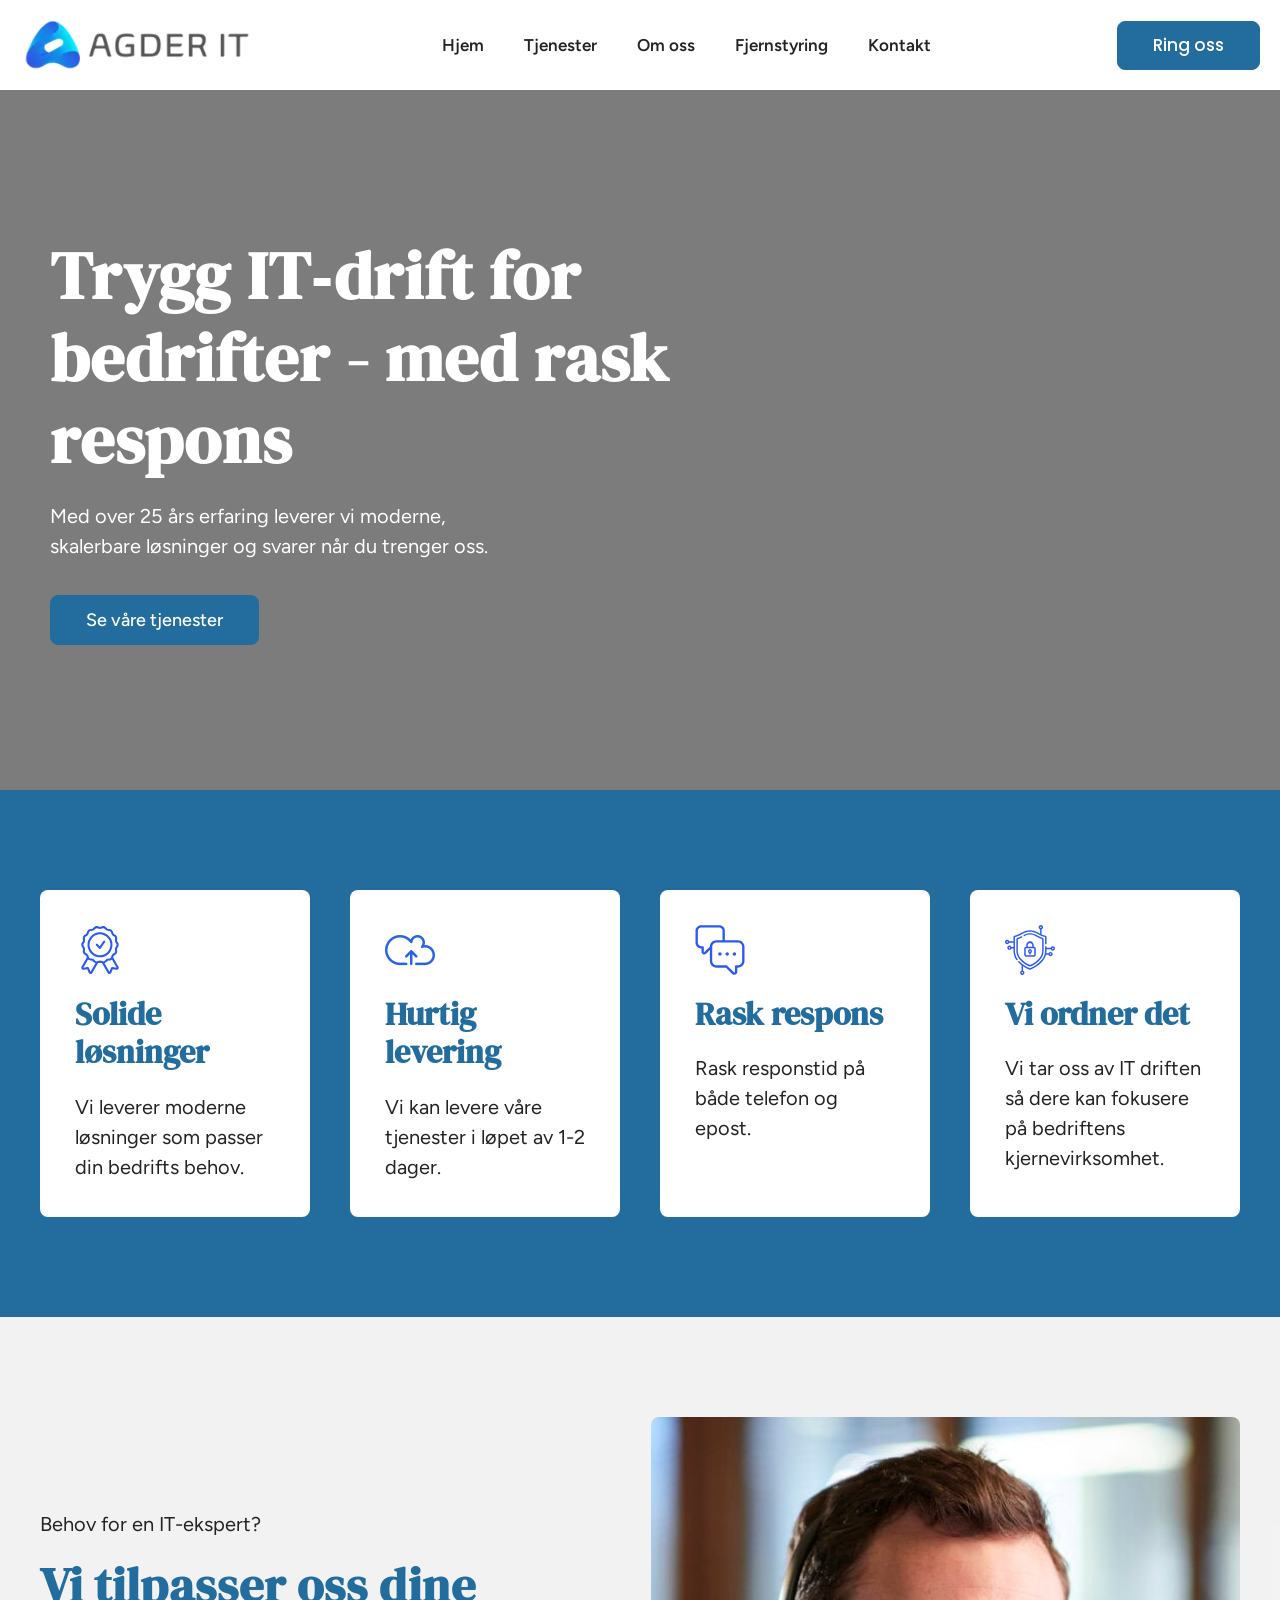
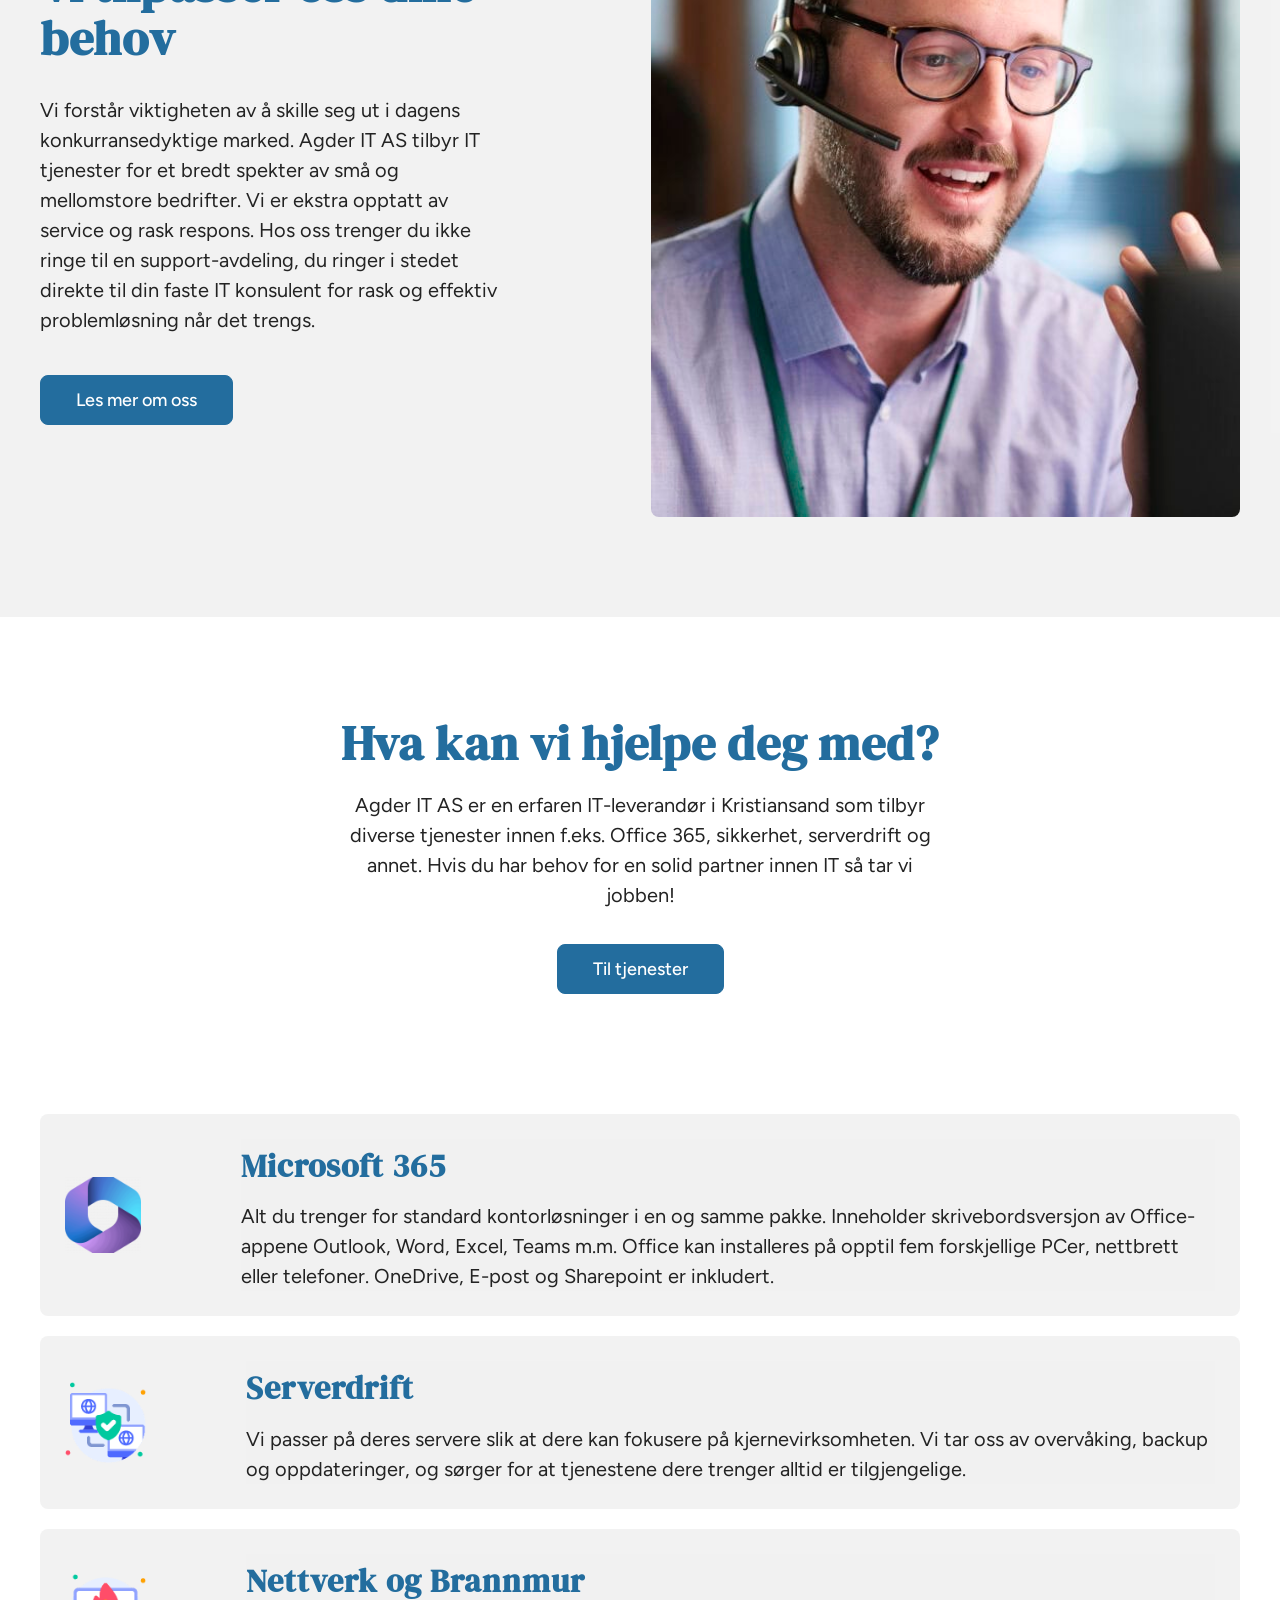
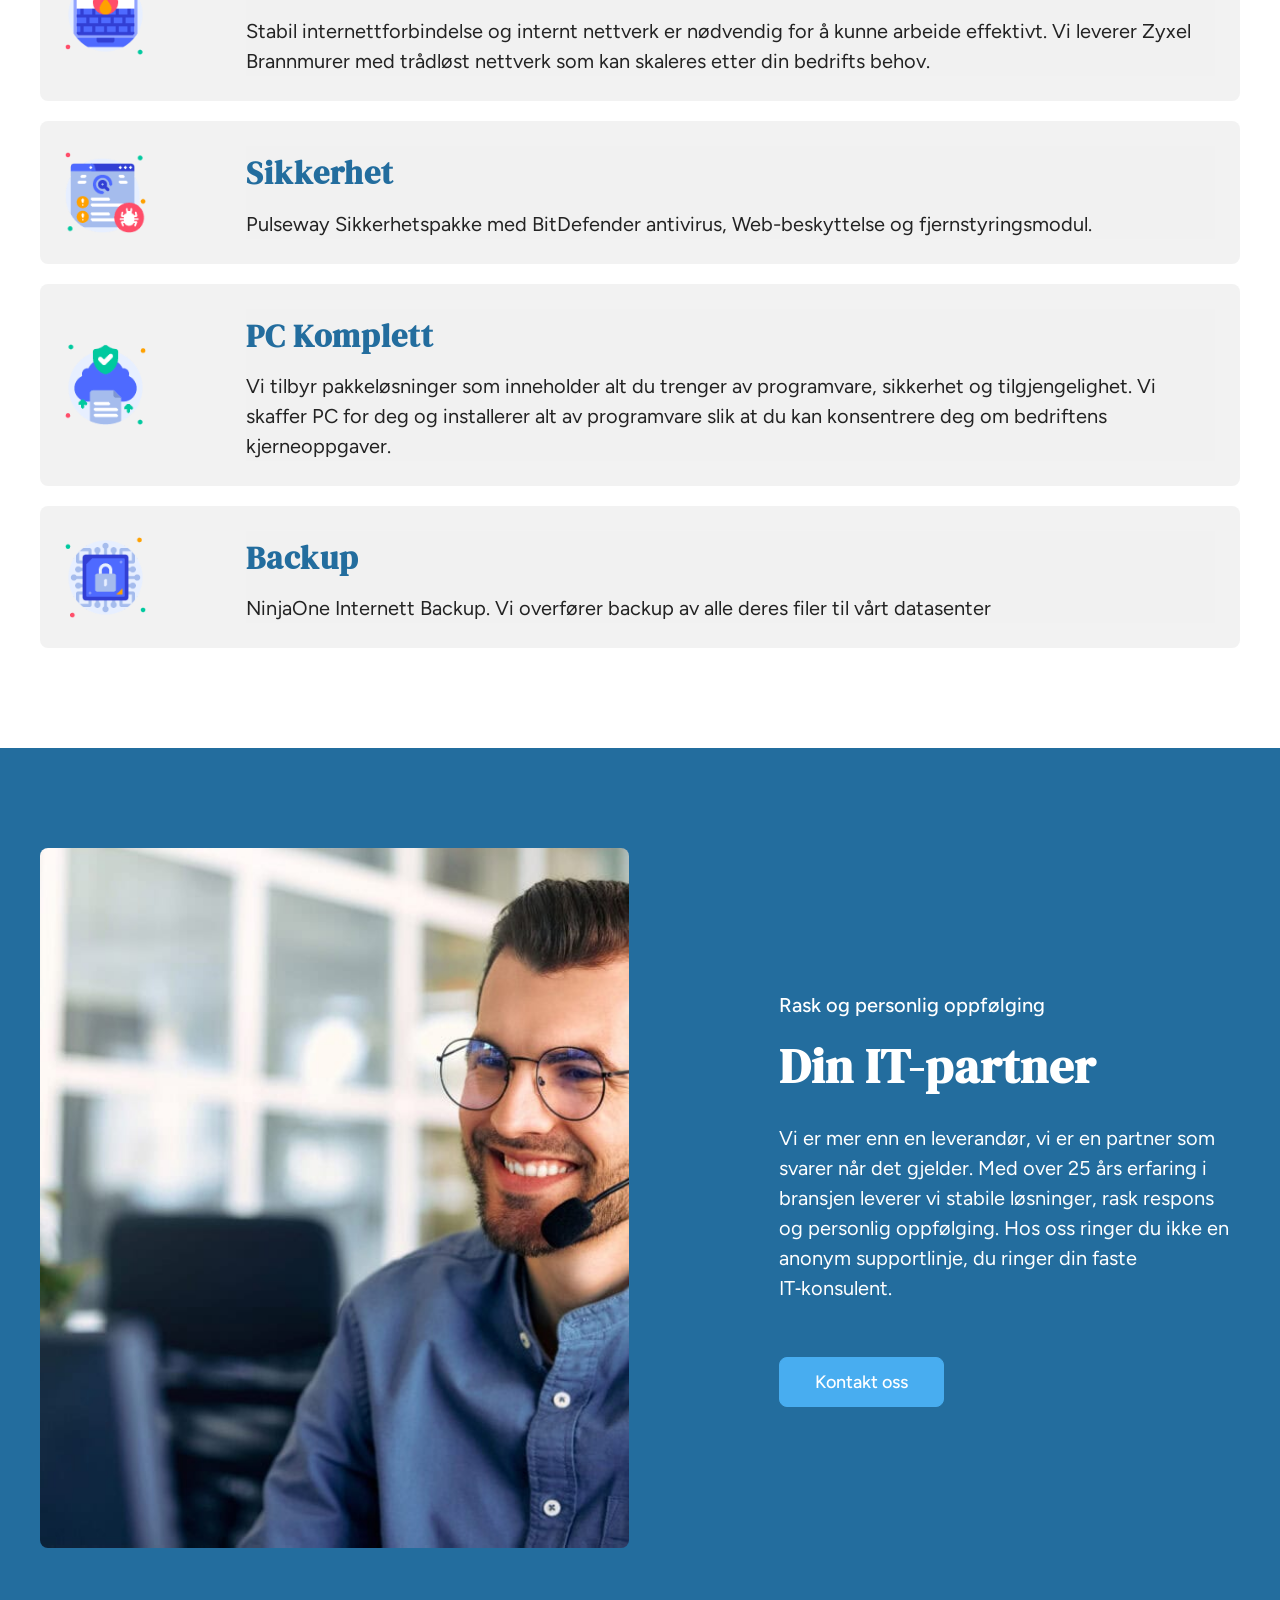
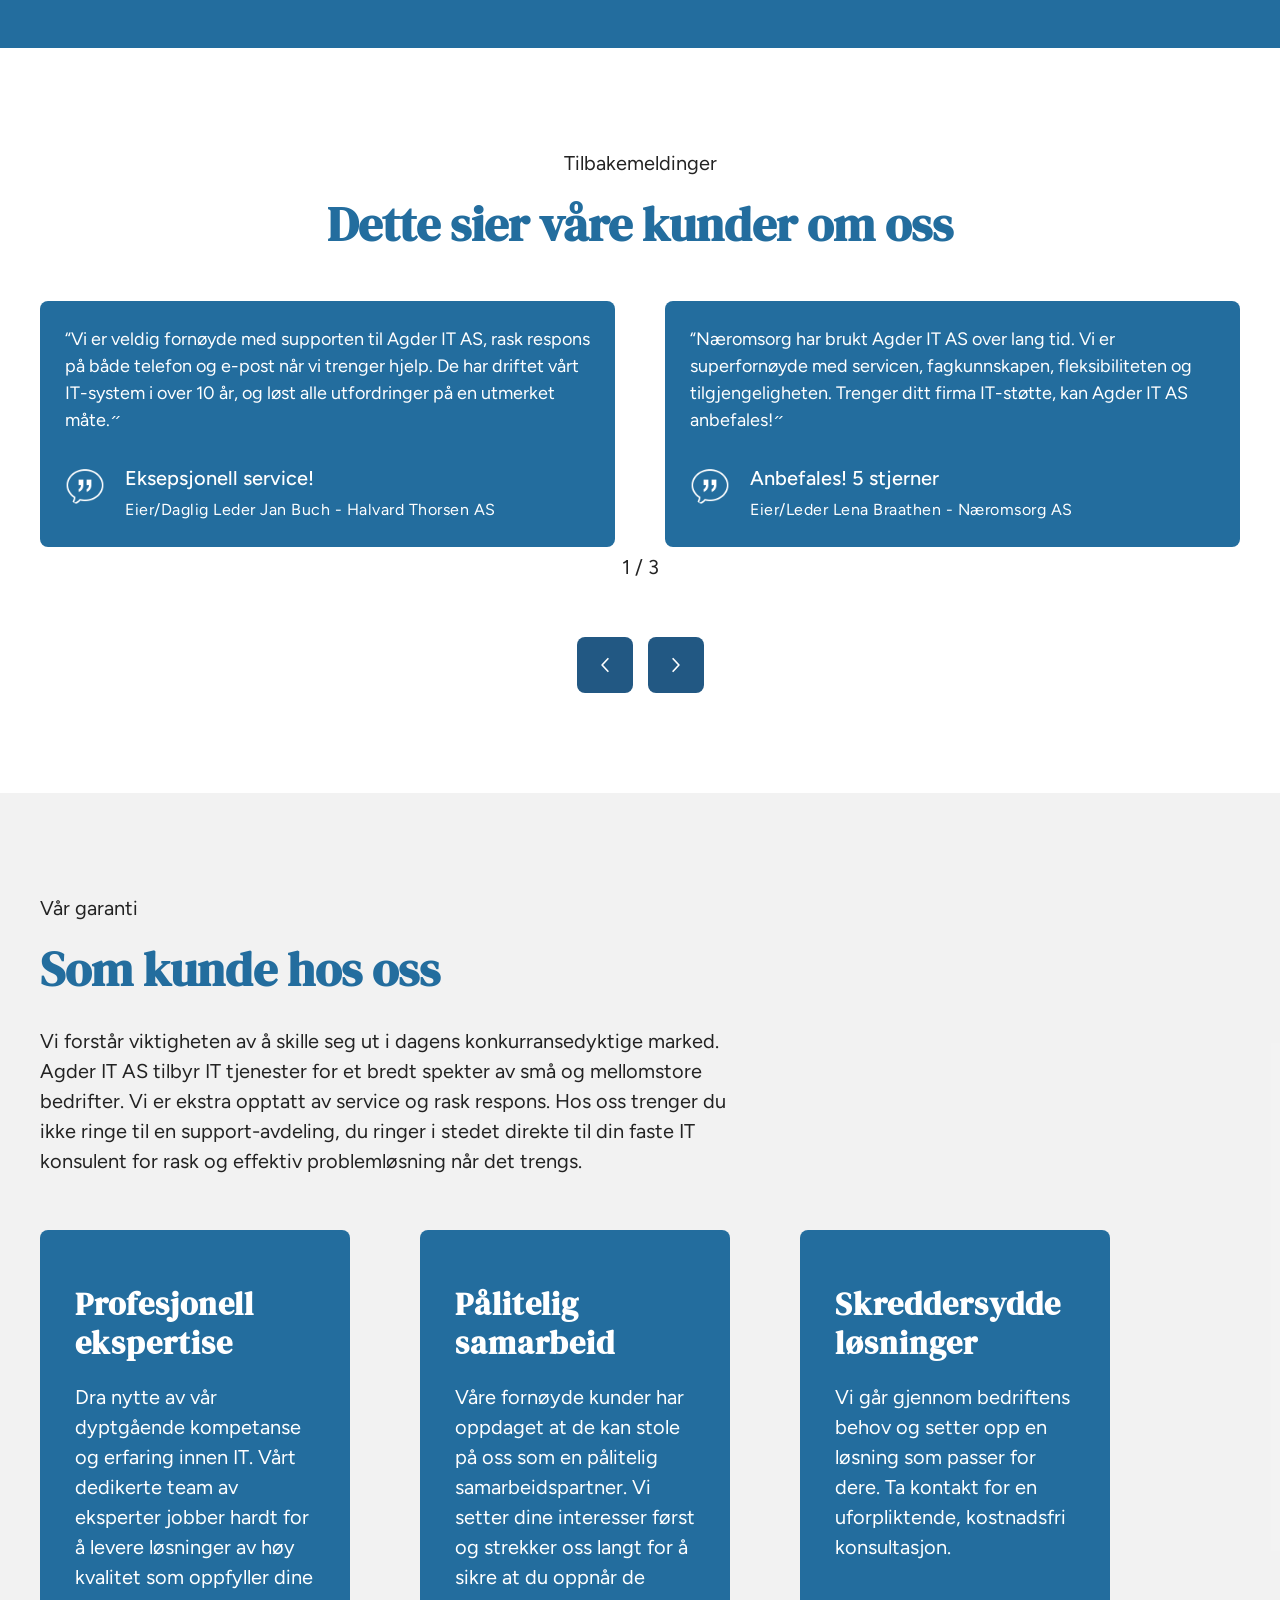
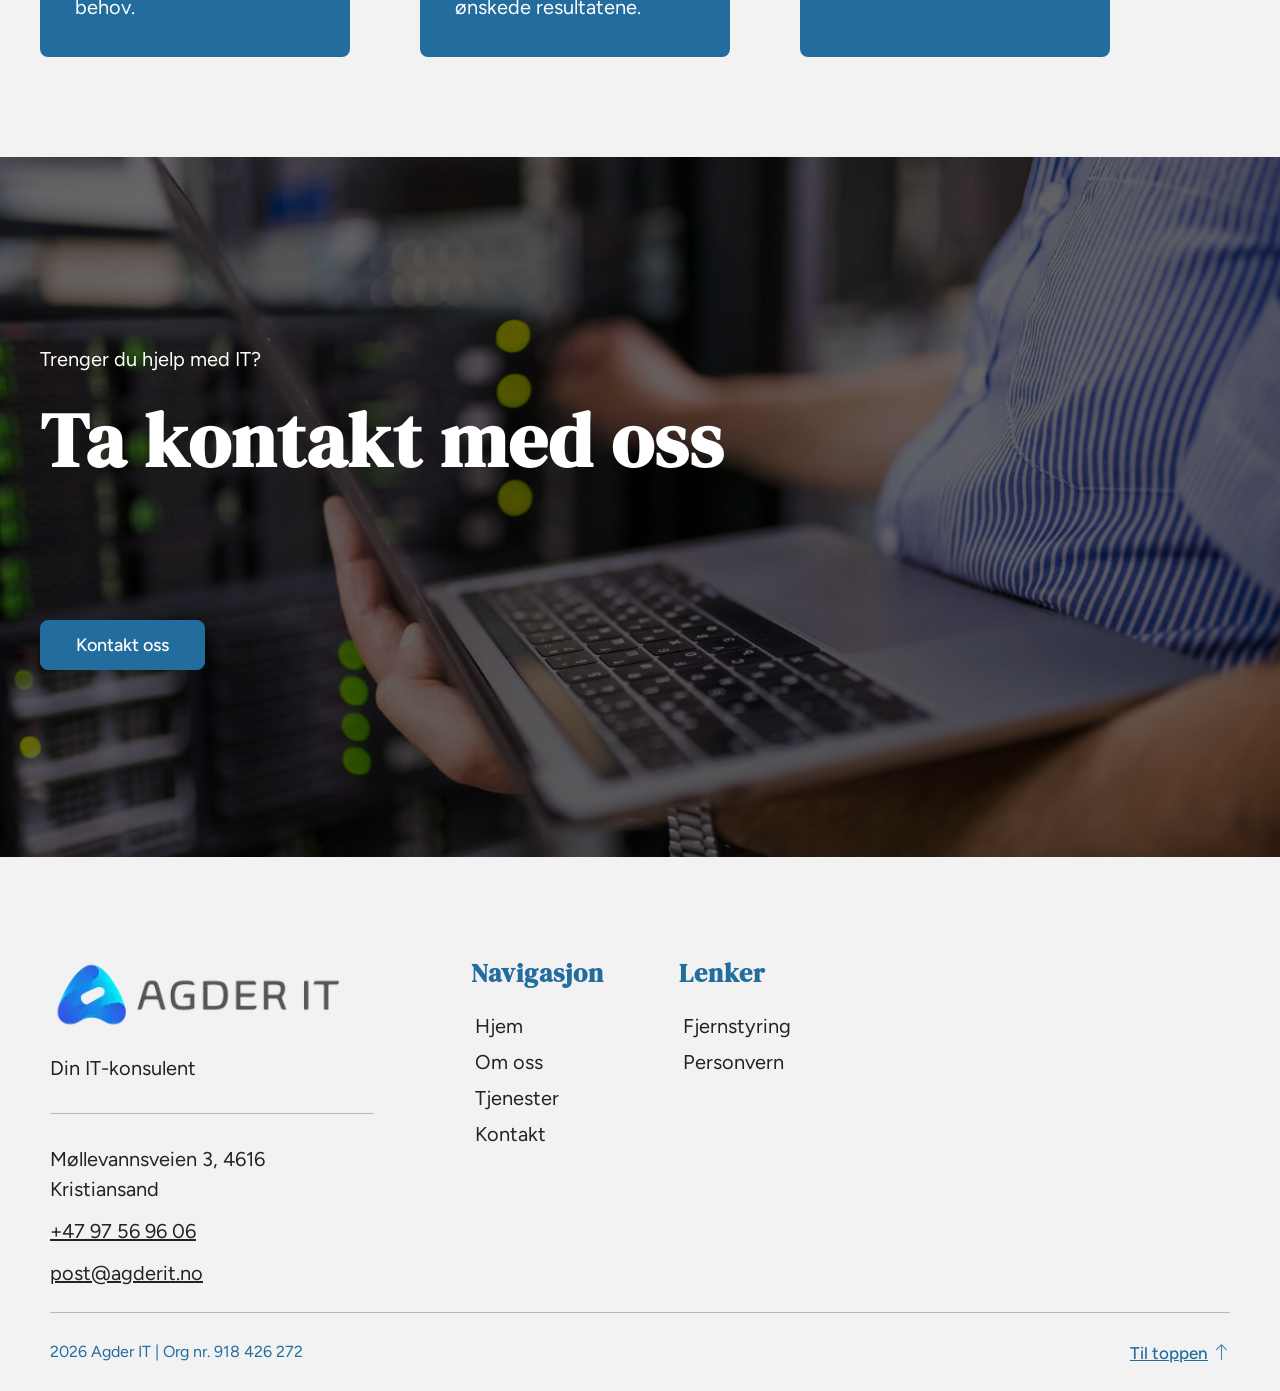
==== commit 6cf1693f: "Bytt sticky-header tilbake til hvit, bruk shadow for kontrast i stedet Farge-differensiering (lys gr" ====
--- a/index.html
+++ b/index.html
@@ -111,7 +111,7 @@
 
 
 #site-header { position: relative;
- background: #f4f6f8!important;
+ background: #ffffff!important;
   transition:  padding 200ms ease;
   padding-top: 0;           }
 
@@ -121,7 +121,8 @@
   top: 0; left: 0; right: 0;
   z-index: 9999;
   padding-top: 10px;
-  background: #f4f6f8!important;
+  background: #ffffff!important;
+  box-shadow: 0 4px 12px rgba(0, 0, 0, 0.08);
 }
 
 
@@ -913,6 +914,19 @@
     });
   });
 
+  var heroEl = document.getElementById('hero');
+  if (heroEl) {
+    try {
+      var heroSettings = JSON.parse(heroEl.getAttribute('data-settings') || '{}');
+      var videoLink = heroSettings.background_video_link;
+      var videoEl = heroEl.querySelector('.elementor-background-video-hosted');
+      if (videoLink && videoEl && !videoEl.getAttribute('src')) {
+        videoEl.setAttribute('src', videoLink);
+        videoEl.play().catch(function () {});
+      }
+    } catch (e) {}
+  }
+
   var swiperEl = document.querySelector('#testimonials-slider .swiper');
   if (swiperEl && window.Swiper) {
     swiperEl.querySelectorAll('img.swiper-lazy[data-src]').forEach(function (img) {
